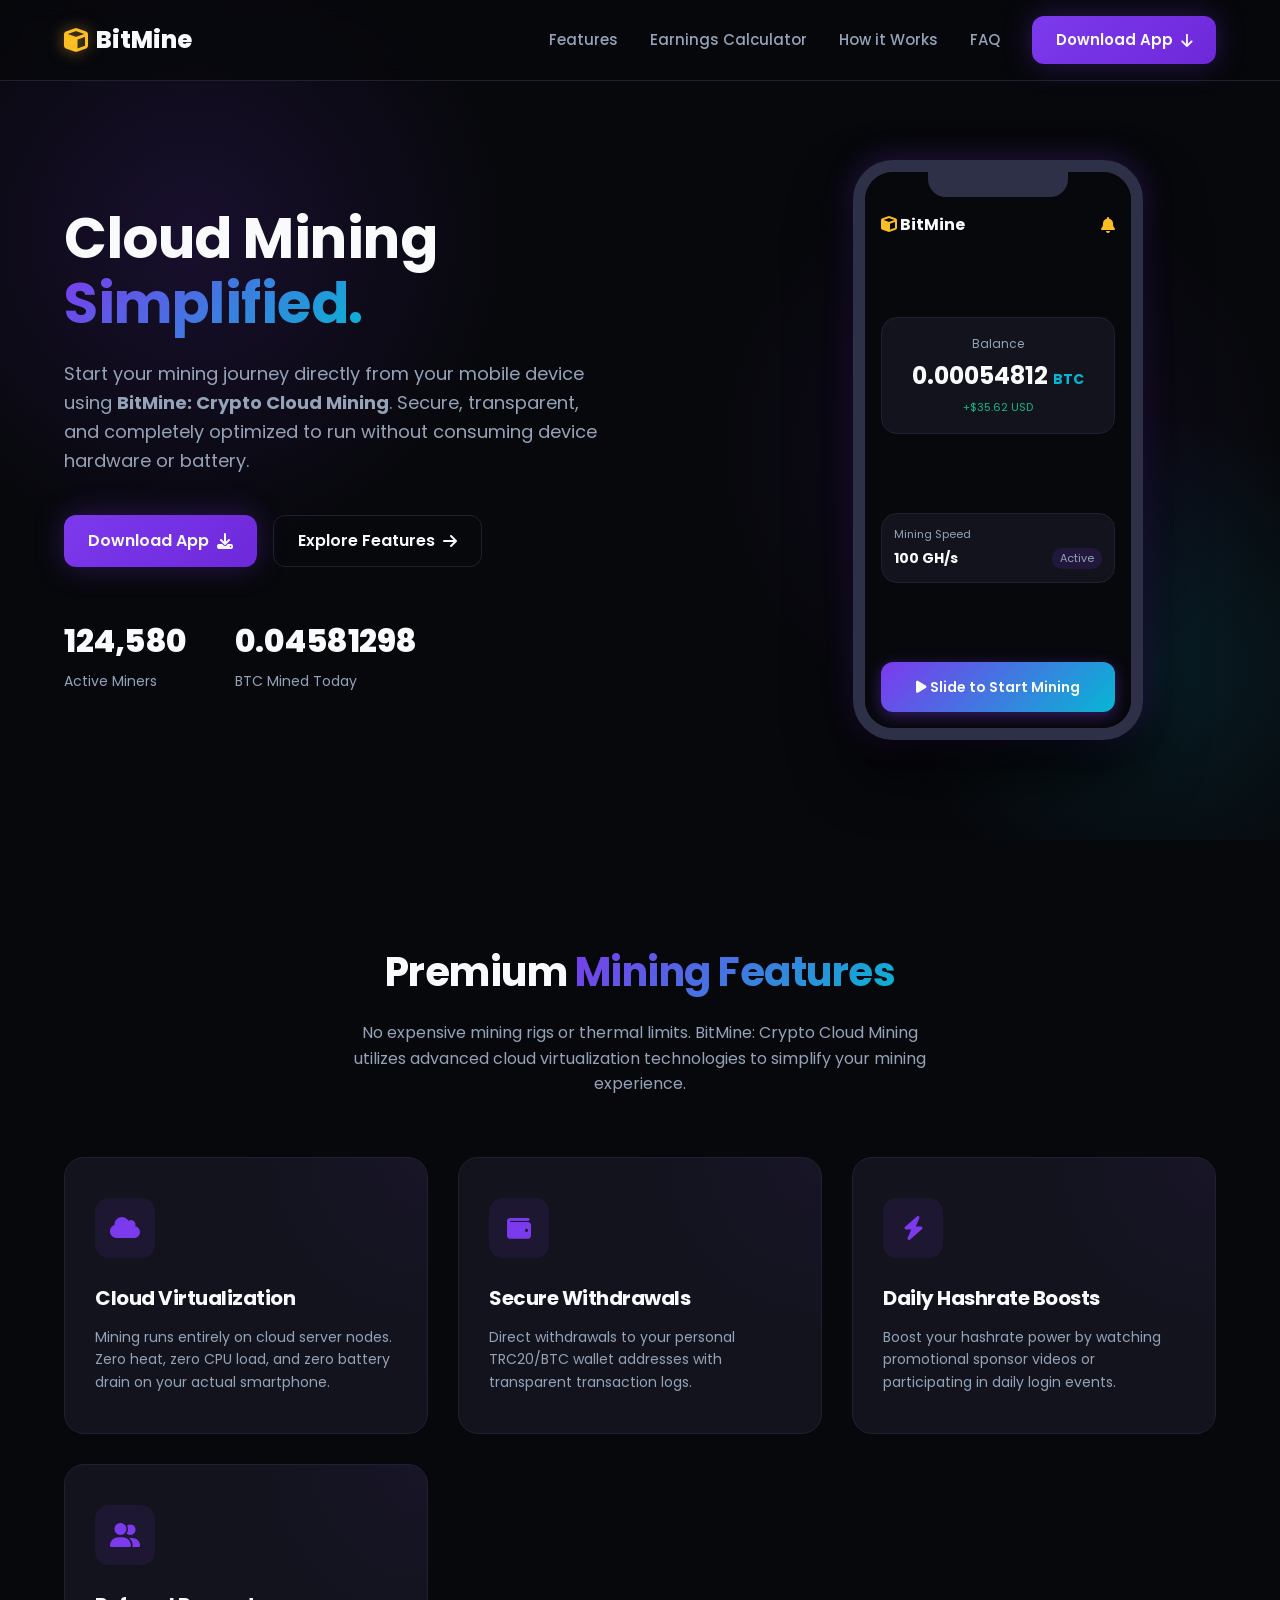
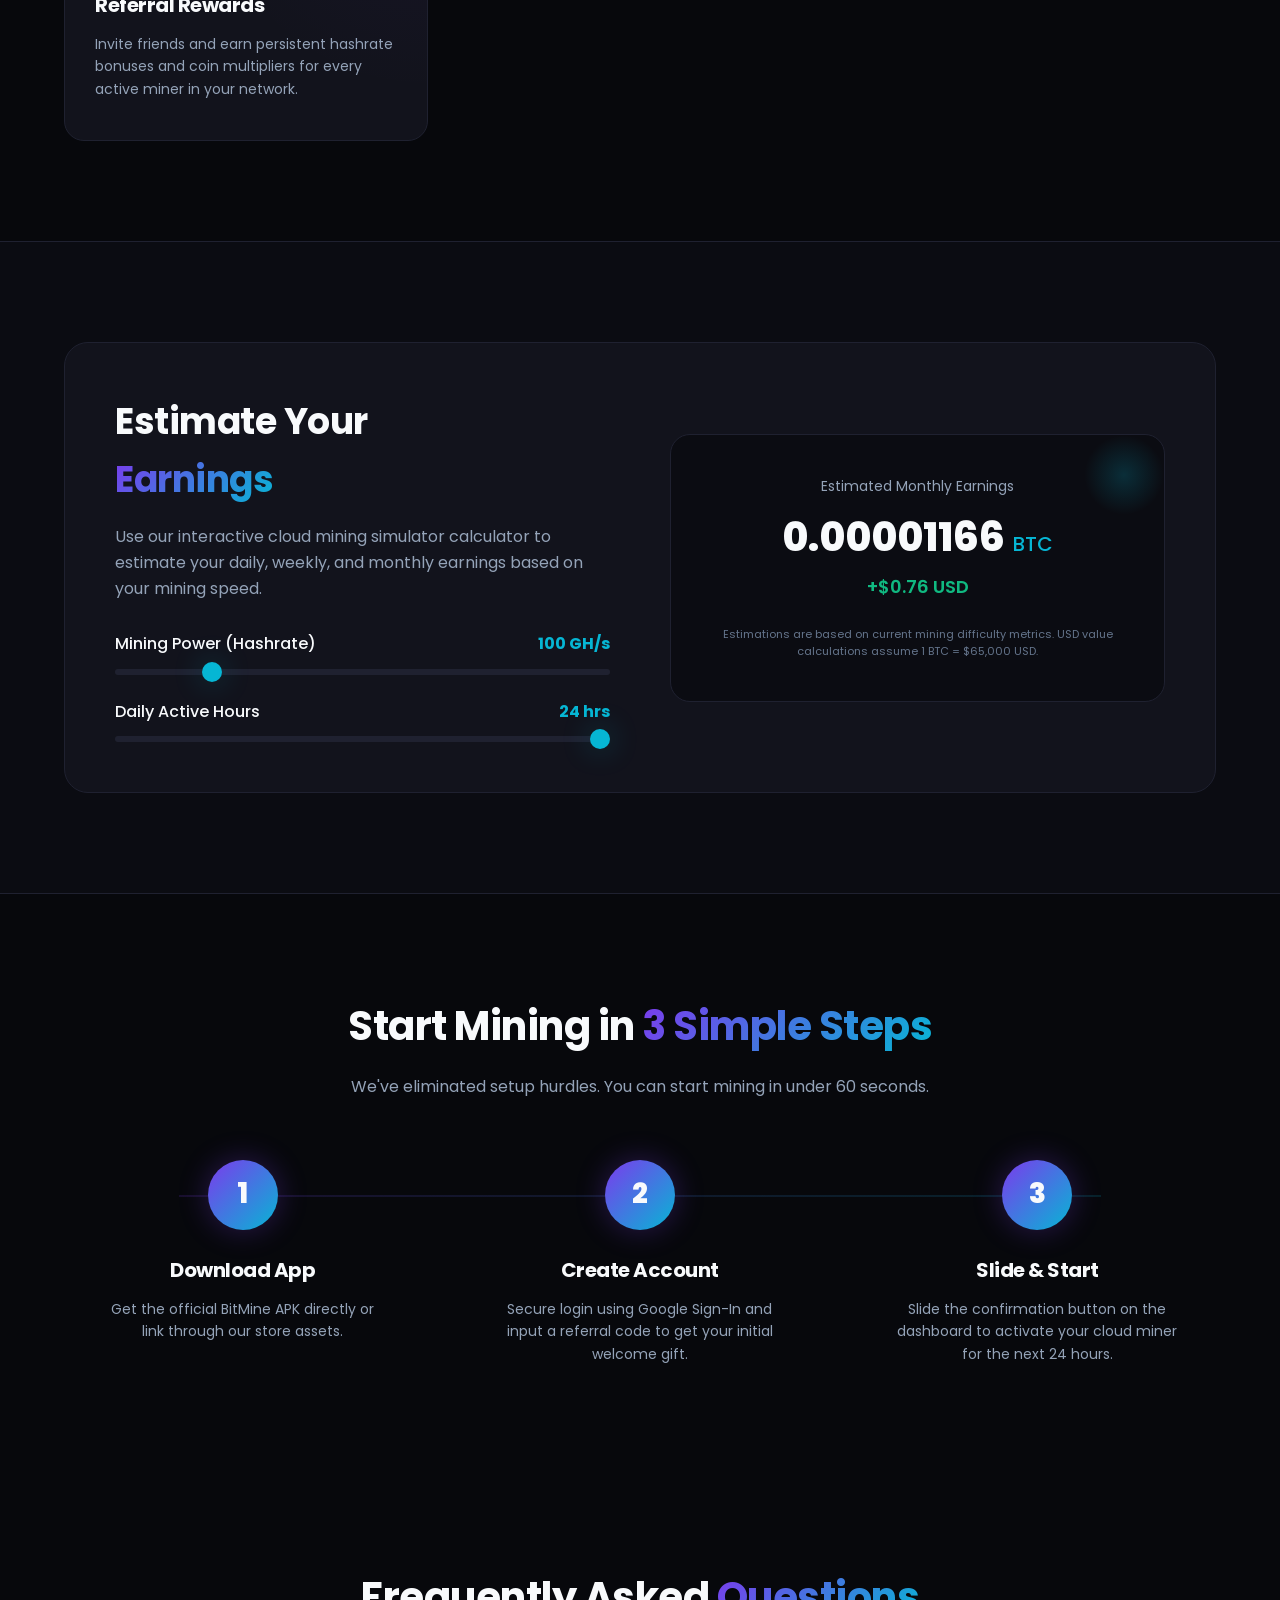
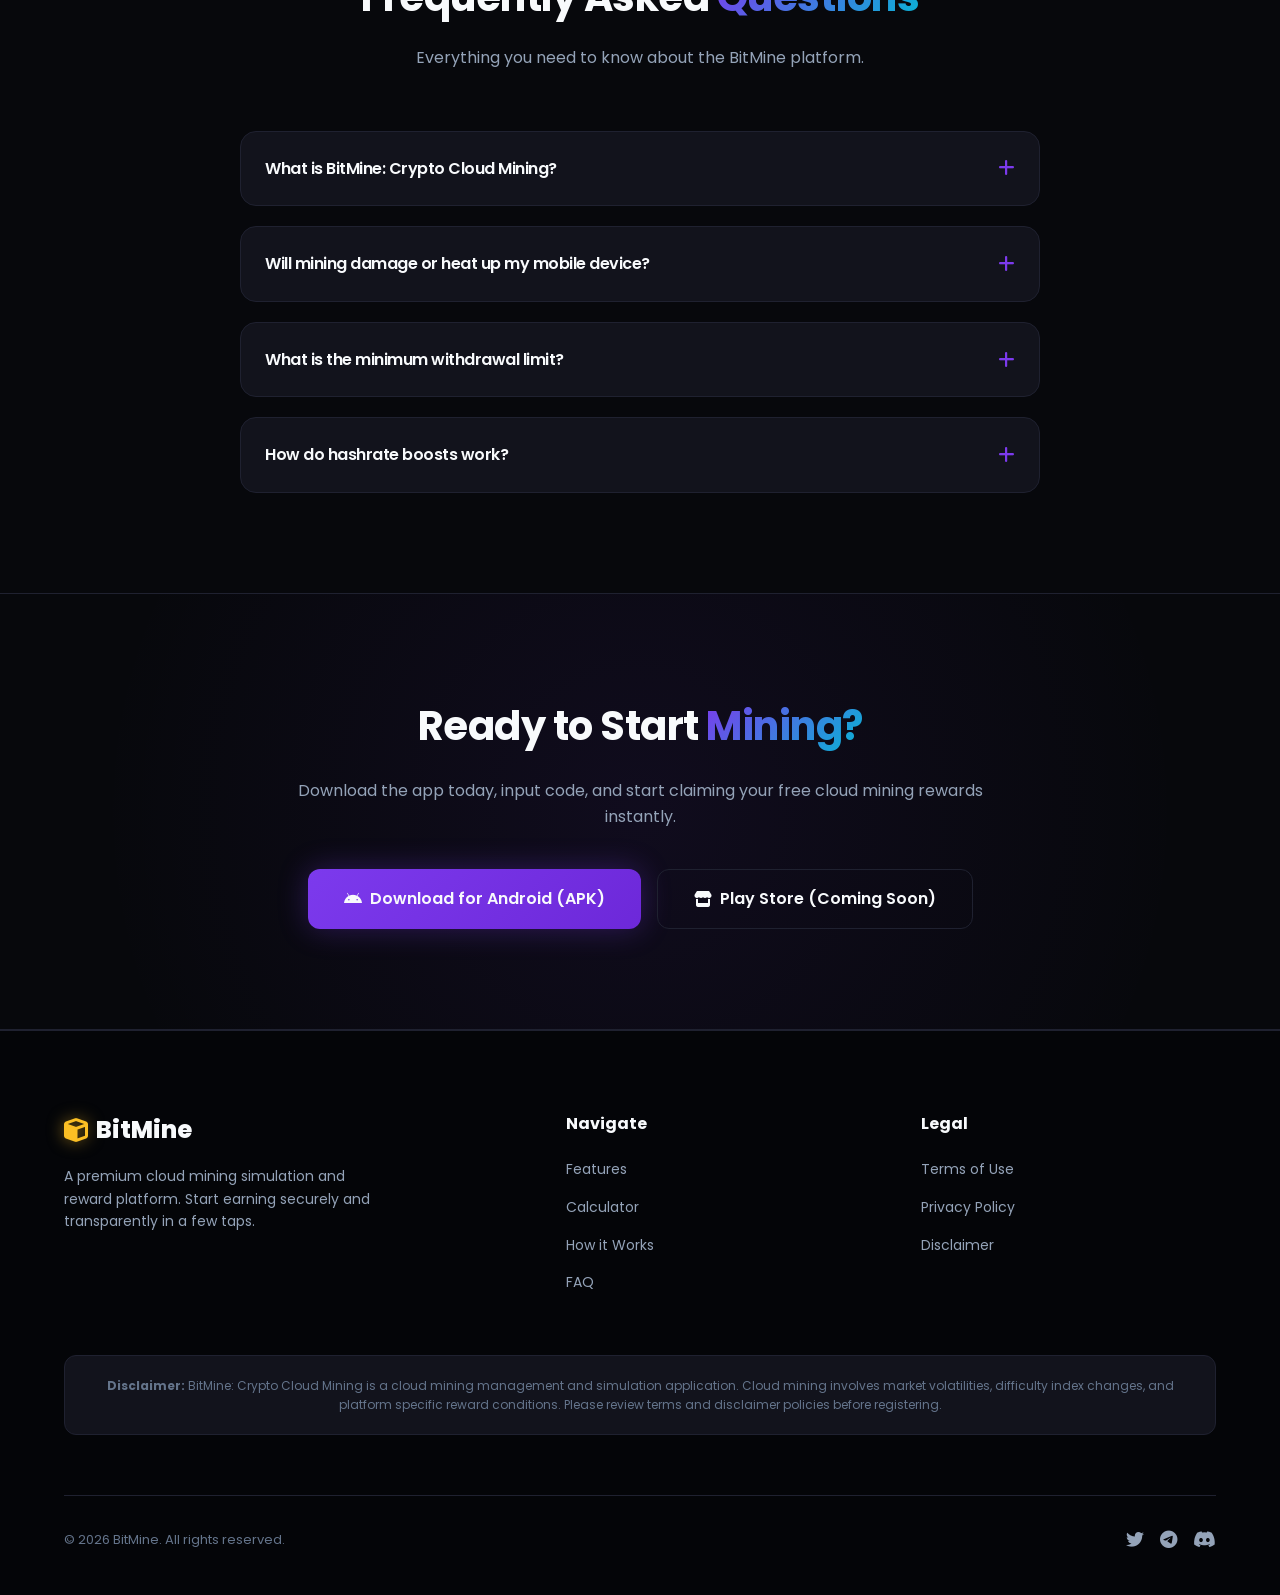
==== index.html @ 46494443 "Fix ui" ====
<!DOCTYPE html>
<html lang="en">
<head>
  <meta charset="UTF-8">
  <meta name="viewport" content="width=device-width, initial-scale=1.0">
  <title>BitMine: Crypto Cloud Mining - Premium Cloud Mining Simulation Platform</title>
  <!-- FontAwesome Icons -->
  <link rel="stylesheet" href="https://cdnjs.cloudflare.com/ajax/libs/font-awesome/6.4.0/css/all.min.css">
  <!-- Stylesheet -->
  <link rel="stylesheet" href="style.css">
</head>
<body>

  <!-- ── Header & Navigation ── -->
  <header>
    <div class="container nav-wrapper">
      <a href="#" class="logo">
        <i class="fa-solid fa-cube"></i> BitMine
      </a>
      <nav>
        <div class="menu-toggle" id="mobile-menu">
          <i class="fa-solid fa-bars"></i>
        </div>
        <ul>
          <li><a href="#features">Features</a></li>
          <li><a href="#calculator">Earnings Calculator</a></li>
          <li><a href="#how-it-works">How it Works</a></li>
          <li><a href="#faq">FAQ</a></li>
          <li><a href="#download" class="btn-primary">Download App <i class="fa-solid fa-arrow-down"></i></a></li>
        </ul>
      </nav>
    </div>
  </header>

  <!-- ── Hero Section ── -->
  <section class="hero">
    <div class="container hero-grid">
      <div class="hero-content">
        <h1>Cloud Mining <br><span class="gradient-text">Simplified.</span></h1>
        <p>Start your mining journey directly from your mobile device using <strong>BitMine: Crypto Cloud Mining</strong>. Secure, transparent, and completely optimized to run without consuming device hardware or battery.</p>
        <div class="hero-buttons">
          <a href="#download" class="btn-primary">Download App <i class="fa-solid fa-download"></i></a>
          <a href="#features" class="btn-secondary">Explore Features <i class="fa-solid fa-arrow-right"></i></a>
        </div>
        <div class="hero-stats">
          <div class="stat-item">
            <h3 id="stat-miners">124,580</h3>
            <p>Active Miners</p>
          </div>
          <div class="stat-item">
            <h3 id="stat-btc">0.04581295</h3>
            <p>BTC Mined Today</p>
          </div>
        </div>
      </div>
      <div class="hero-mockup">
        <div class="mockup-glow"></div>
        <div class="device-frame">
          <div class="device-notch"></div>
          <div class="app-screen">
            <div class="app-header">
              <span><i class="fa-solid fa-cube"></i> BitMine</span>
              <i class="fa-solid fa-bell"></i>
            </div>
            
            <div class="app-card">
              <p class="app-card-title">Balance</p>
              <p class="app-card-val">0.00054812 <span style="font-size: 14px; color: var(--secondary);">BTC</span></p>
              <p style="font-size: 11px; color: var(--success); margin-top: 4px;">+$35.62 USD</p>
            </div>

            <div class="app-card" style="padding: 12px;">
              <p class="app-card-title" style="text-align: left; font-size: 11px;">Mining Speed</p>
              <div style="display: flex; justify-content: space-between; align-items: center; margin-top: 4px;">
                <span style="font-weight: 700; font-size: 14px; color: var(--text-primary);">100 GH/s</span>
                <span style="font-size: 11px; color: var(--text-secondary); background: rgba(124,58,237,0.15); padding: 2px 8px; border-radius: 20px;">Active</span>
              </div>
            </div>

            <div class="app-mining-btn">
              <i class="fa-solid fa-play"></i> Slide to Start Mining
            </div>
          </div>
        </div>
      </div>
    </div>
  </section>

  <!-- ── Features Section ── -->
  <section class="features" id="features">
    <div class="container">
      <div class="section-header">
        <h2>Premium <span class="gradient-text">Mining Features</span></h2>
        <p>No expensive mining rigs or thermal limits. BitMine: Crypto Cloud Mining utilizes advanced cloud virtualization technologies to simplify your mining experience.</p>
      </div>
      <div class="features-grid">
        <!-- Feature 1 -->
        <div class="feature-card">
          <div class="feature-icon"><i class="fa-solid fa-cloud"></i></div>
          <h3>Cloud Virtualization</h3>
          <p>Mining runs entirely on cloud server nodes. Zero heat, zero CPU load, and zero battery drain on your actual smartphone.</p>
        </div>
        <!-- Feature 2 -->
        <div class="feature-card">
          <div class="feature-icon"><i class="fa-solid fa-wallet"></i></div>
          <h3>Secure Withdrawals</h3>
          <p>Direct withdrawals to your personal TRC20/BTC wallet addresses with transparent transaction logs.</p>
        </div>
        <!-- Feature 3 -->
        <div class="feature-card">
          <div class="feature-icon"><i class="fa-solid fa-bolt"></i></div>
          <h3>Daily Hashrate Boosts</h3>
          <p>Boost your hashrate power by watching promotional sponsor videos or participating in daily login events.</p>
        </div>
        <!-- Feature 4 -->
        <div class="feature-card">
          <div class="feature-icon"><i class="fa-solid fa-user-group"></i></div>
          <h3>Referral Rewards</h3>
          <p>Invite friends and earn persistent hashrate bonuses and coin multipliers for every active miner in your network.</p>
        </div>
      </div>
    </div>
  </section>

  <!-- ── Interactive Earnings Calculator ── -->
  <section class="calculator-section" id="calculator">
    <div class="container">
      <div class="calc-box">
        <div class="calc-left">
          <h2>Estimate Your <br><span class="gradient-text">Earnings</span></h2>
          <p>Use our interactive cloud mining simulator calculator to estimate your daily, weekly, and monthly earnings based on your mining speed.</p>
          <div class="calc-sliders">
            <div class="slider-group">
              <div class="slider-header">
                <span>Mining Power (Hashrate)</span>
                <span id="hashrate-label">100 GH/s</span>
              </div>
              <input type="range" id="hashrate-slider" min="10" max="500" value="100">
            </div>
            <div class="slider-group">
              <div class="slider-header">
                <span>Daily Active Hours</span>
                <span id="hours-label">24 hrs</span>
              </div>
              <input type="range" id="hours-slider" min="1" max="24" value="24">
            </div>
          </div>
        </div>
        <div class="calc-right">
          <p class="calc-output-title">Estimated Monthly Earnings</p>
          <p class="calc-output-val" id="calc-btc-val">0.00054000 <span>BTC</span></p>
          <p class="calc-usd-val" id="calc-usd-val">+$35.10 USD</p>
          <p style="font-size: 11px; color: var(--text-muted);">Estimations are based on current mining difficulty metrics. USD value calculations assume 1 BTC = $65,000 USD.</p>
        </div>
      </div>
    </div>
  </section>

  <!-- ── How It Works Section ── -->
  <section class="how-it-works" id="how-it-works">
    <div class="container">
      <div class="section-header">
        <h2>Start Mining in <span class="gradient-text">3 Simple Steps</span></h2>
        <p>We've eliminated setup hurdles. You can start mining in under 60 seconds.</p>
      </div>
      <div class="steps-container">
        <div class="step-card">
          <div class="step-num">1</div>
          <h3>Download App</h3>
          <p>Get the official BitMine APK directly or link through our store assets.</p>
        </div>
        <div class="step-card">
          <div class="step-num">2</div>
          <h3>Create Account</h3>
          <p>Secure login using Google Sign-In and input a referral code to get your initial welcome gift.</p>
        </div>
        <div class="step-card">
          <div class="step-num">3</div>
          <h3>Slide & Start</h3>
          <p>Slide the confirmation button on the dashboard to activate your cloud miner for the next 24 hours.</p>
        </div>
      </div>
    </div>
  </section>

  <!-- ── FAQ Section ── -->
  <section class="faq" id="faq">
    <div class="container">
      <div class="section-header">
        <h2>Frequently Asked <span class="gradient-text">Questions</span></h2>
        <p>Everything you need to know about the BitMine platform.</p>
      </div>
      <div class="faq-container">
        <!-- FAQ 1 -->
        <div class="faq-item">
          <div class="faq-header">
            <h3>What is BitMine: Crypto Cloud Mining?</h3>
            <i class="fa-solid fa-plus faq-icon"></i>
          </div>
          <div class="faq-content">
            <p>BitMine: Crypto Cloud Mining is a cloud mining management and simulation platform that lets users coordinate remote mining nodes. The app acts as a dashboard to claim earnings, boost mining speed, and request payouts securely.</p>
          </div>
        </div>
        <!-- FAQ 2 -->
        <div class="faq-item">
          <div class="faq-header">
            <h3>Will mining damage or heat up my mobile device?</h3>
            <i class="fa-solid fa-plus faq-icon"></i>
          </div>
          <div class="faq-content">
            <p>No. Traditional mining runs heavy calculations on hardware, leading to battery degradation and overheating. BitMine runs all computations on secure remote servers. Your phone is only used as a tracking dashboard.</p>
          </div>
        </div>
        <!-- FAQ 3 -->
        <div class="faq-item">
          <div class="faq-header">
            <h3>What is the minimum withdrawal limit?</h3>
            <i class="fa-solid fa-plus faq-icon"></i>
          </div>
          <div class="faq-content">
            <p>The standard minimum withdrawal threshold is 0.00001 BTC. Payout requests are verified and processed directly to TRC20/BTC wallet addresses within 24 to 72 hours.</p>
          </div>
        </div>
        <!-- FAQ 4 -->
        <div class="faq-item">
          <div class="faq-header">
            <h3>How do hashrate boosts work?</h3>
            <i class="fa-solid fa-plus faq-icon"></i>
          </div>
          <div class="faq-content">
            <p>You can temporarily boost your hashrate power by claiming daily bonuses, activating the sponsor video multipliers, or by referring active users to the platform.</p>
          </div>
        </div>
      </div>
    </div>
  </section>

  <!-- ── Download Call to Action ── -->
  <section class="calculator-section" id="download" style="text-align: center; background: radial-gradient(circle at center, rgba(124, 58, 237, 0.08) 0%, transparent 80%);">
    <div class="container" style="max-width: 800px;">
      <h2 style="font-size: 40px; margin-bottom: 20px;">Ready to Start <span class="gradient-text">Mining?</span></h2>
      <p style="color: var(--text-secondary); margin-bottom: 40px;">Download the app today, input code, and start claiming your free cloud mining rewards instantly.</p>
      <div style="display: flex; justify-content: center; gap: 16px; flex-wrap: wrap;">
        <a href="#" class="btn-primary" style="padding: 16px 36px; font-size: 16px;">
          <i class="fa-brands fa-android"></i> Download for Android (APK)
        </a>
        <a href="#" class="btn-secondary" style="padding: 16px 36px; font-size: 16px;">
          <i class="fa-solid fa-store"></i> Play Store (Coming Soon)
        </a>
      </div>
    </div>
  </section>

  <!-- ── Footer ── -->
  <footer>
    <div class="container">
      <div class="footer-grid">
        <div class="footer-brand">
          <a href="#" class="logo"><i class="fa-solid fa-cube"></i> BitMine</a>
          <p>A premium cloud mining simulation and reward platform. Start earning securely and transparently in a few taps.</p>
        </div>
        <div class="footer-links">
          <h4>Navigate</h4>
          <ul>
            <li><a href="#features">Features</a></li>
            <li><a href="#calculator">Calculator</a></li>
            <li><a href="#how-it-works">How it Works</a></li>
            <li><a href="#faq">FAQ</a></li>
          </ul>
        </div>
        <div class="footer-links">
          <h4>Legal</h4>
          <ul>
            <li><a href="#">Terms of Use</a></li>
            <li><a href="privacy_policy.html">Privacy Policy</a></li>
            <li><a href="#">Disclaimer</a></li>
          </ul>
        </div>
        <div class="footer-disclaimer">
          <p><strong>Disclaimer:</strong> BitMine: Crypto Cloud Mining is a cloud mining management and simulation application. Cloud mining involves market volatilities, difficulty index changes, and platform specific reward conditions. Please review terms and disclaimer policies before registering.</p>
        </div>
      </div>
      <div class="footer-bottom">
        <p>&copy; 2026 BitMine. All rights reserved.</p>
        <div class="social-links">
          <a href="#"><i class="fa-brands fa-twitter"></i></a>
          <a href="#"><i class="fa-brands fa-telegram"></i></a>
          <a href="#"><i class="fa-brands fa-discord"></i></a>
        </div>
      </div>
    </div>
  </footer>

  <!-- ── Javascript Logic ── -->
  <script>
    // Mobile Navigation Menu Toggle
    const mobileMenu = document.getElementById('mobile-menu');
    const navUl = document.querySelector('nav ul');
    
    mobileMenu.addEventListener('click', () => {
      navUl.classList.toggle('active');
      const icon = mobileMenu.querySelector('i');
      icon.classList.toggle('fa-bars');
      icon.classList.toggle('fa-xmark');
    });

    // Close menu when clicking on a link
    document.querySelectorAll('nav ul a').forEach(link => {
      link.addEventListener('click', () => {
        navUl.classList.remove('active');
        const icon = mobileMenu.querySelector('i');
        icon.classList.add('fa-bars');
        icon.classList.remove('fa-xmark');
      });
    });

    // Live Mined BTC Counter Animation
    let btcMined = 0.04581295;
    const btcCounterEl = document.getElementById('stat-btc');
    setInterval(() => {
      btcMined += 0.00000003;
      btcCounterEl.innerText = btcMined.toFixed(8);
    }, 1500);

    // Earnings Calculator
    const hashrateSlider = document.getElementById('hashrate-slider');
    const hoursSlider = document.getElementById('hours-slider');
    const hashrateLabel = document.getElementById('hashrate-label');
    const hoursLabel = document.getElementById('hours-label');
    const calcBtcVal = document.getElementById('calc-btc-val');
    const calcUsdVal = document.getElementById('calc-usd-val');

    const BTC_PRICE = 65000; 
    const BASE_RATE_PER_SEC_PER_GH = 0.000000000000045; 

    function updateCalculation() {
      const hashrate = parseFloat(hashrateSlider.value);
      const hours = parseFloat(hoursSlider.value);

      hashrateLabel.innerText = `${hashrate} GH/s`;
      hoursLabel.innerText = `${hours} hrs`;

      const secondsPerMonth = hours * 3600 * 30;
      const btcEarned = hashrate * secondsPerMonth * BASE_RATE_PER_SEC_PER_GH;
      const usdEarned = btcEarned * BTC_PRICE;

      calcBtcVal.innerHTML = `${btcEarned.toFixed(8)} <span>BTC</span>`;
      calcUsdVal.innerText = `+$${usdEarned.toFixed(2)} USD`;
    }

    hashrateSlider.addEventListener('input', updateCalculation);
    hoursSlider.addEventListener('input', updateCalculation);
    updateCalculation(); 

    // FAQ Accordion Logic
    const faqItems = document.querySelectorAll('.faq-item');
    faqItems.forEach(item => {
      const header = item.querySelector('.faq-header');
      const content = item.querySelector('.faq-content');
      header.addEventListener('click', () => {
        const isActive = item.classList.contains('active');
        
        faqItems.forEach(i => {
          i.classList.remove('active');
          i.querySelector('.faq-content').style.maxHeight = null;
        });

        if (!isActive) {
          item.classList.add('active');
          content.style.maxHeight = content.scrollHeight + "px";
        }
      });
    });
  </script>
</body>
</html>
---- style.css ----
@import url('https://fonts.googleapis.com/css2?family=Poppins:wght@300;400;500;600;700;800&display=swap');

/* ── Design System & CSS Variables ───────────────────────────────────────── */
:root {
  --bg-color: #07080C;
  --card-bg: #12131C;
  --card-border: #1F2130;
  
  --primary: #7C3AED;
  --primary-dark: #6D28D9;
  --secondary: #06B6D4;
  --accent: #EC4899;
  
  --success: #10B981;
  --gold: #FBBF24;
  
  --text-primary: #F8FAFC;
  --text-secondary: #94A3B8;
  --text-muted: #64748B;
  
  --transition: all 0.3s cubic-bezier(0.4, 0, 0.2, 1);
  --purple-glow: 0 0 30px rgba(124, 58, 237, 0.3);
  --cyan-glow: 0 0 30px rgba(6, 182, 212, 0.3);
}

/* ── Reset & Base Styles ─────────────────────────────────────────────────── */
* {
  margin: 0;
  padding: 0;
  box-sizing: border-box;
  font-family: 'Poppins', sans-serif;
  scroll-behavior: smooth;
}

body {
  background-color: var(--bg-color);
  color: var(--text-primary);
  overflow-x: hidden;
  line-height: 1.6;
}

/* Custom Scrollbar */
::-webkit-scrollbar {
  width: 10px;
}
::-webkit-scrollbar-track {
  background: var(--bg-color);
}
::-webkit-scrollbar-thumb {
  background: var(--card-border);
  border-radius: 5px;
}
::-webkit-scrollbar-thumb:hover {
  background: var(--primary);
}

/* ── Layout & Typography ────────────────────────────────────────────────── */
.container {
  max-width: 1200px;
  margin: 0 auto;
  padding: 0 24px;
}

h1, h2, h3 {
  font-weight: 700;
  letter-spacing: -0.5px;
}

.gradient-text {
  background: linear-gradient(135deg, var(--primary) 0%, var(--secondary) 100%);
  -webkit-background-clip: text;
  -webkit-text-fill-color: transparent;
}

.secondary-gradient-text {
  background: linear-gradient(135deg, var(--secondary) 0%, var(--accent) 100%);
  -webkit-background-clip: text;
  -webkit-text-fill-color: transparent;
}

/* ── Header & Navigation ─────────────────────────────────────────────────── */
header {
  position: fixed;
  top: 0;
  left: 0;
  width: 100%;
  z-index: 1000;
  backdrop-filter: blur(12px);
  background: rgba(7, 8, 12, 0.8);
  border-bottom: 1px solid var(--card-border);
  padding: 16px 0;
  transition: var(--transition);
}

.nav-wrapper {
  display: flex;
  justify-content: space-between;
  align-items: center;
}

.logo {
  font-size: 24px;
  font-weight: 800;
  text-decoration: none;
  display: flex;
  align-items: center;
  gap: 8px;
  color: var(--text-primary);
}

.logo i {
  color: var(--gold);
  filter: drop-shadow(0 0 8px rgba(251, 191, 36, 0.5));
}

nav {
  display: flex;
  align-items: center;
}

nav ul {
  display: flex;
  list-style: none;
  gap: 32px;
  align-items: center;
}

nav ul a {
  color: var(--text-secondary);
  text-decoration: none;
  font-weight: 500;
  font-size: 15px;
  transition: var(--transition);
}

nav ul a:hover {
  color: var(--primary);
}

/* Mobile Menu Toggle button */
.menu-toggle {
  display: none;
  font-size: 22px;
  cursor: pointer;
  color: var(--text-primary);
  transition: var(--transition);
}

.menu-toggle:hover {
  color: var(--primary);
}

.btn-primary {
  background: linear-gradient(135deg, var(--primary) 0%, var(--primary-dark) 100%);
  color: var(--text-primary);
  padding: 12px 24px;
  border-radius: 12px;
  text-decoration: none;
  font-weight: 600;
  display: inline-flex;
  align-items: center;
  gap: 8px;
  border: none;
  cursor: pointer;
  box-shadow: var(--purple-glow);
  transition: var(--transition);
}

.btn-primary:hover {
  transform: translateY(-2px);
  box-shadow: 0 0 40px rgba(124, 58, 237, 0.5);
}

.btn-secondary {
  background: transparent;
  color: var(--text-primary);
  border: 1.5px solid var(--card-border);
  padding: 12px 24px;
  border-radius: 12px;
  text-decoration: none;
  font-weight: 600;
  display: inline-flex;
  align-items: center;
  gap: 8px;
  cursor: pointer;
  transition: var(--transition);
}

.btn-secondary:hover {
  border-color: var(--secondary);
  background: rgba(6, 182, 212, 0.05);
}

/* ── Hero Section ────────────────────────────────────────────────────────── */
.hero {
  padding: 160px 0 100px 0;
  position: relative;
  overflow: hidden;
}

/* Glow Background Orbs */
.hero::before {
  content: '';
  position: absolute;
  top: -10%;
  left: -10%;
  width: 50vw;
  height: 50vw;
  background: radial-gradient(circle, rgba(124, 58, 237, 0.15) 0%, transparent 70%);
  pointer-events: none;
  z-index: 0;
}

.hero::after {
  content: '';
  position: absolute;
  bottom: -10%;
  right: -10%;
  width: 40vw;
  height: 40vw;
  background: radial-gradient(circle, rgba(6, 182, 212, 0.12) 0%, transparent 70%);
  pointer-events: none;
  z-index: 0;
}

.hero-grid {
  display: grid;
  grid-template-columns: 1.2fr 0.8fr;
  align-items: center;
  gap: 60px;
  position: relative;
  z-index: 1;
}

.hero-content h1 {
  font-size: 56px;
  line-height: 1.15;
  margin-bottom: 24px;
}

.hero-content p {
  font-size: 18px;
  color: var(--text-secondary);
  margin-bottom: 40px;
  max-width: 540px;
}

.hero-buttons {
  display: flex;
  gap: 16px;
  margin-bottom: 48px;
}

.hero-stats {
  display: flex;
  gap: 48px;
}

.stat-item h3 {
  font-size: 32px;
  color: var(--text-primary);
  margin-bottom: 4px;
  font-weight: 800;
}

.stat-item p {
  font-size: 14px;
  color: var(--text-secondary);
  margin: 0;
}

/* Phone Mockup Styling */
.hero-mockup {
  position: relative;
  display: flex;
  justify-content: center;
  align-items: center;
}

.device-frame {
  width: 290px;
  height: 580px;
  background: #0f1016;
  border: 12px solid #2e3047;
  border-radius: 40px;
  box-shadow: 0 30px 60px rgba(0,0,0,0.8), var(--purple-glow);
  position: relative;
  overflow: hidden;
  display: flex;
  flex-direction: column;
}

.device-notch {
  width: 140px;
  height: 25px;
  background: #2e3047;
  position: absolute;
  top: 0;
  left: 50%;
  transform: translateX(-50%);
  border-radius: 0 0 18px 18px;
  z-index: 10;
}

/* App Interface UI Mockup */
.app-screen {
  flex: 1;
  background: var(--bg-color);
  padding: 30px 16px 16px 16px;
  display: flex;
  flex-direction: column;
  justify-content: space-between;
}

.app-header {
  display: flex;
  justify-content: space-between;
  align-items: center;
  margin-top: 10px;
}

.app-header span {
  font-weight: 700;
  font-size: 16px;
}

.app-header i {
  color: var(--gold);
}

.app-card {
  background: var(--card-bg);
  border: 1px solid var(--card-border);
  border-radius: 16px;
  padding: 16px;
  text-align: center;
  position: relative;
}

.app-card-title {
  font-size: 12px;
  color: var(--text-secondary);
  margin-bottom: 4px;
}

.app-card-val {
  font-size: 24px;
  font-weight: 700;
  color: var(--text-primary);
}

.app-mining-btn {
  width: 100%;
  background: linear-gradient(135deg, var(--primary) 0%, var(--secondary) 100%);
  padding: 14px;
  border-radius: 12px;
  text-align: center;
  font-weight: 600;
  font-size: 14px;
  box-shadow: 0 4px 15px rgba(124, 58, 237, 0.4);
  cursor: pointer;
  animation: pulse 2s infinite;
}

@keyframes pulse {
  0% { transform: scale(1); }
  50% { transform: scale(1.03); }
  100% { transform: scale(1); }
}

.mockup-glow {
  position: absolute;
  width: 130%;
  height: 130%;
  background: radial-gradient(circle, rgba(124, 58, 237, 0.1) 0%, transparent 60%);
  pointer-events: none;
  z-index: -1;
}

/* ── Features Section ────────────────────────────────────────────────────── */
.features {
  padding: 100px 0;
  background: relative;
}

.section-header {
  text-align: center;
  margin-bottom: 60px;
}

.section-header h2 {
  font-size: 40px;
  margin-bottom: 16px;
}

.section-header p {
  font-size: 16px;
  color: var(--text-secondary);
  max-width: 600px;
  margin: 0 auto;
}

.features-grid {
  display: grid;
  grid-template-columns: repeat(auto-fit, minmax(280px, 1fr));
  gap: 30px;
}

.feature-card {
  background: var(--card-bg);
  border: 1px solid var(--card-border);
  border-radius: 20px;
  padding: 40px 30px;
  transition: var(--transition);
  position: relative;
  overflow: hidden;
}

.feature-card:hover {
  transform: translateY(-8px);
  border-color: var(--primary);
  box-shadow: 0 10px 30px rgba(124, 58, 237, 0.15);
}

.feature-card::before {
  content: '';
  position: absolute;
  top: 0;
  left: 0;
  width: 100%;
  height: 100%;
  background: radial-gradient(circle at top right, rgba(124, 58, 237, 0.05) 0%, transparent 50%);
  pointer-events: none;
}

.feature-icon {
  width: 60px;
  height: 60px;
  border-radius: 14px;
  background: rgba(124, 58, 237, 0.1);
  display: flex;
  justify-content: center;
  align-items: center;
  font-size: 24px;
  color: var(--primary);
  margin-bottom: 24px;
  transition: var(--transition);
}

.feature-card:hover .feature-icon {
  background: var(--primary);
  color: var(--text-primary);
  box-shadow: var(--purple-glow);
}

.feature-card h3 {
  font-size: 20px;
  margin-bottom: 12px;
}

.feature-card p {
  color: var(--text-secondary);
  font-size: 14px;
}

/* ── Interactive Calculator ────────────────────────────────────────────── */
.calculator-section {
  padding: 100px 0;
  background: rgba(18, 19, 28, 0.4);
  border-top: 1px solid var(--card-border);
  border-bottom: 1px solid var(--card-border);
}

.calc-box {
  background: var(--card-bg);
  border: 1px solid var(--card-border);
  border-radius: 24px;
  padding: 50px;
  display: grid;
  grid-template-columns: 1fr 1fr;
  gap: 60px;
  align-items: center;
}

.calc-left h2 {
  font-size: 36px;
  margin-bottom: 16px;
}

.calc-left p {
  color: var(--text-secondary);
  margin-bottom: 30px;
}

.calc-sliders {
  display: flex;
  flex-direction: column;
  gap: 24px;
}

.slider-group {
  display: flex;
  flex-direction: column;
  gap: 12px;
}

.slider-header {
  display: flex;
  justify-content: space-between;
  font-weight: 500;
}

.slider-header span:last-child {
  color: var(--secondary);
  font-weight: 700;
}

input[type=range] {
  -webkit-appearance: none;
  width: 100%;
  height: 6px;
  background: var(--card-border);
  border-radius: 5px;
  outline: none;
}

input[type=range]::-webkit-slider-thumb {
  -webkit-appearance: none;
  width: 20px;
  height: 20px;
  border-radius: 50%;
  background: var(--secondary);
  cursor: pointer;
  box-shadow: var(--cyan-glow);
  transition: var(--transition);
}

input[type=range]::-webkit-slider-thumb:hover {
  transform: scale(1.2);
}

.calc-right {
  background: rgba(7, 8, 12, 0.6);
  border: 1px solid var(--card-border);
  border-radius: 20px;
  padding: 40px;
  text-align: center;
  position: relative;
  overflow: hidden;
}

.calc-right::after {
  content: '';
  position: absolute;
  top: 0;
  right: 0;
  width: 80px;
  height: 80px;
  background: radial-gradient(circle, rgba(6, 182, 212, 0.2) 0%, transparent 70%);
}

.calc-output-title {
  font-size: 14px;
  color: var(--text-secondary);
  margin-bottom: 8px;
}

.calc-output-val {
  font-size: 40px;
  font-weight: 800;
  color: var(--text-primary);
  margin-bottom: 4px;
}

.calc-output-val span {
  font-size: 20px;
  font-weight: 500;
  color: var(--secondary);
}

.calc-usd-val {
  font-size: 18px;
  color: var(--success);
  font-weight: 600;
  margin-bottom: 24px;
}

/* ── How it Works Section ────────────────────────────────────────────────── */
.how-it-works {
  padding: 100px 0;
}

.steps-container {
  display: grid;
  grid-template-columns: repeat(3, 1fr);
  gap: 40px;
  position: relative;
}

.step-card {
  text-align: center;
  position: relative;
}

.step-num {
  width: 70px;
  height: 70px;
  border-radius: 50%;
  background: linear-gradient(135deg, var(--primary) 0%, var(--secondary) 100%);
  font-size: 28px;
  font-weight: 800;
  display: flex;
  justify-content: center;
  align-items: center;
  margin: 0 auto 24px auto;
  box-shadow: var(--purple-glow);
}

.step-card h3 {
  font-size: 20px;
  margin-bottom: 12px;
}

.step-card p {
  color: var(--text-secondary);
  font-size: 14px;
  max-width: 280px;
  margin: 0 auto;
}

/* Step connector lines */
.steps-container::before {
  content: '';
  position: absolute;
  top: 35px;
  left: 10%;
  width: 80%;
  height: 2px;
  background: linear-gradient(90deg, var(--primary) 0%, var(--secondary) 100%);
  opacity: 0.15;
  z-index: -1;
}

/* ── FAQ Section ────────────────────────────────────────────────────────── */
.faq {
  padding: 100px 0;
}

.faq-container {
  max-width: 800px;
  margin: 0 auto;
  display: flex;
  flex-direction: column;
  gap: 20px;
}

.faq-item {
  background: var(--card-bg);
  border: 1px solid var(--card-border);
  border-radius: 16px;
  overflow: hidden;
  transition: var(--transition);
}

.faq-header {
  padding: 24px;
  display: flex;
  justify-content: space-between;
  align-items: center;
  cursor: pointer;
  user-select: none;
}

.faq-header h3 {
  font-size: 16px;
  font-weight: 600;
}

.faq-icon {
  font-size: 18px;
  transition: var(--transition);
  color: var(--primary);
}

.faq-content {
  max-height: 0;
  overflow: hidden;
  transition: max-height 0.3s ease-out;
  padding: 0 24px;
}

.faq-content p {
  padding-bottom: 24px;
  color: var(--text-secondary);
  font-size: 14px;
}

.faq-item.active {
  border-color: var(--primary);
}

.faq-item.active .faq-icon {
  transform: rotate(45deg);
}

/* ── Footer ──────────────────────────────────────────────────────────────── */
footer {
  background: #040508;
  border-top: 1px solid var(--card-border);
  padding: 80px 0 40px 0;
}

.footer-grid {
  display: grid;
  grid-template-columns: 1.5fr 1fr 1fr;
  gap: 60px;
  margin-bottom: 60px;
}

.footer-brand p {
  color: var(--text-secondary);
  font-size: 14px;
  margin-top: 16px;
  max-width: 320px;
}

.footer-links h4 {
  font-size: 16px;
  margin-bottom: 20px;
}

.footer-links ul {
  list-style: none;
  display: flex;
  flex-direction: column;
  gap: 12px;
}

.footer-links ul a {
  color: var(--text-secondary);
  text-decoration: none;
  font-size: 14px;
  transition: var(--transition);
}

.footer-links ul a:hover {
  color: var(--secondary);
}

.footer-disclaimer {
  grid-column: 1 / -1;
  background: var(--card-bg);
  border: 1px solid var(--card-border);
  border-radius: 12px;
  padding: 20px;
}

.footer-disclaimer p {
  font-size: 12px;
  color: var(--text-muted);
  text-align: center;
}

.footer-bottom {
  border-top: 1px solid var(--card-border);
  padding-top: 30px;
  display: flex;
  justify-content: space-between;
  align-items: center;
}

.footer-bottom p {
  font-size: 13px;
  color: var(--text-muted);
}

.social-links {
  display: flex;
  gap: 16px;
}

.social-links a {
  color: var(--text-secondary);
  font-size: 18px;
  transition: var(--transition);
}

.social-links a:hover {
  color: var(--primary);
}

/* ── Responsive Styling ──────────────────────────────────────────────────── */
@media (max-width: 992px) {
  .hero-grid {
    grid-template-columns: 1fr;
    text-align: center;
    gap: 40px;
  }
  .hero-content p {
    margin: 0 auto 40px auto;
  }
  .hero-buttons {
    justify-content: center;
  }
  .hero-stats {
    justify-content: center;
  }
  .calc-box {
    grid-template-columns: 1fr;
    gap: 40px;
    padding: 30px;
  }
  .steps-container {
    grid-template-columns: 1fr;
    gap: 40px;
  }
  .steps-container::before {
    display: none;
  }
}

@media (max-width: 768px) {
  .hero-content h1 {
    font-size: 40px;
  }
  .menu-toggle {
    display: block;
  }
  nav {
    position: relative;
  }
  nav ul {
    display: none;
    flex-direction: column;
    position: absolute;
    top: 60px;
    right: 0;
    background: var(--card-bg);
    border: 1px solid var(--card-border);
    border-radius: 12px;
    padding: 24px;
    gap: 20px;
    width: 240px;
    box-shadow: var(--purple-glow);
    z-index: 100;
    align-items: stretch;
  }
  nav ul.active {
    display: flex;
  }
  nav ul li {
    text-align: center;
  }
  nav ul li a.btn-primary {
    display: flex;
    justify-content: center;
    width: 100%;
  }
  .footer-grid {
    grid-template-columns: 1fr;
    gap: 40px;
  }
  .footer-bottom {
    flex-direction: column;
    gap: 16px;
    text-align: center;
  }
}
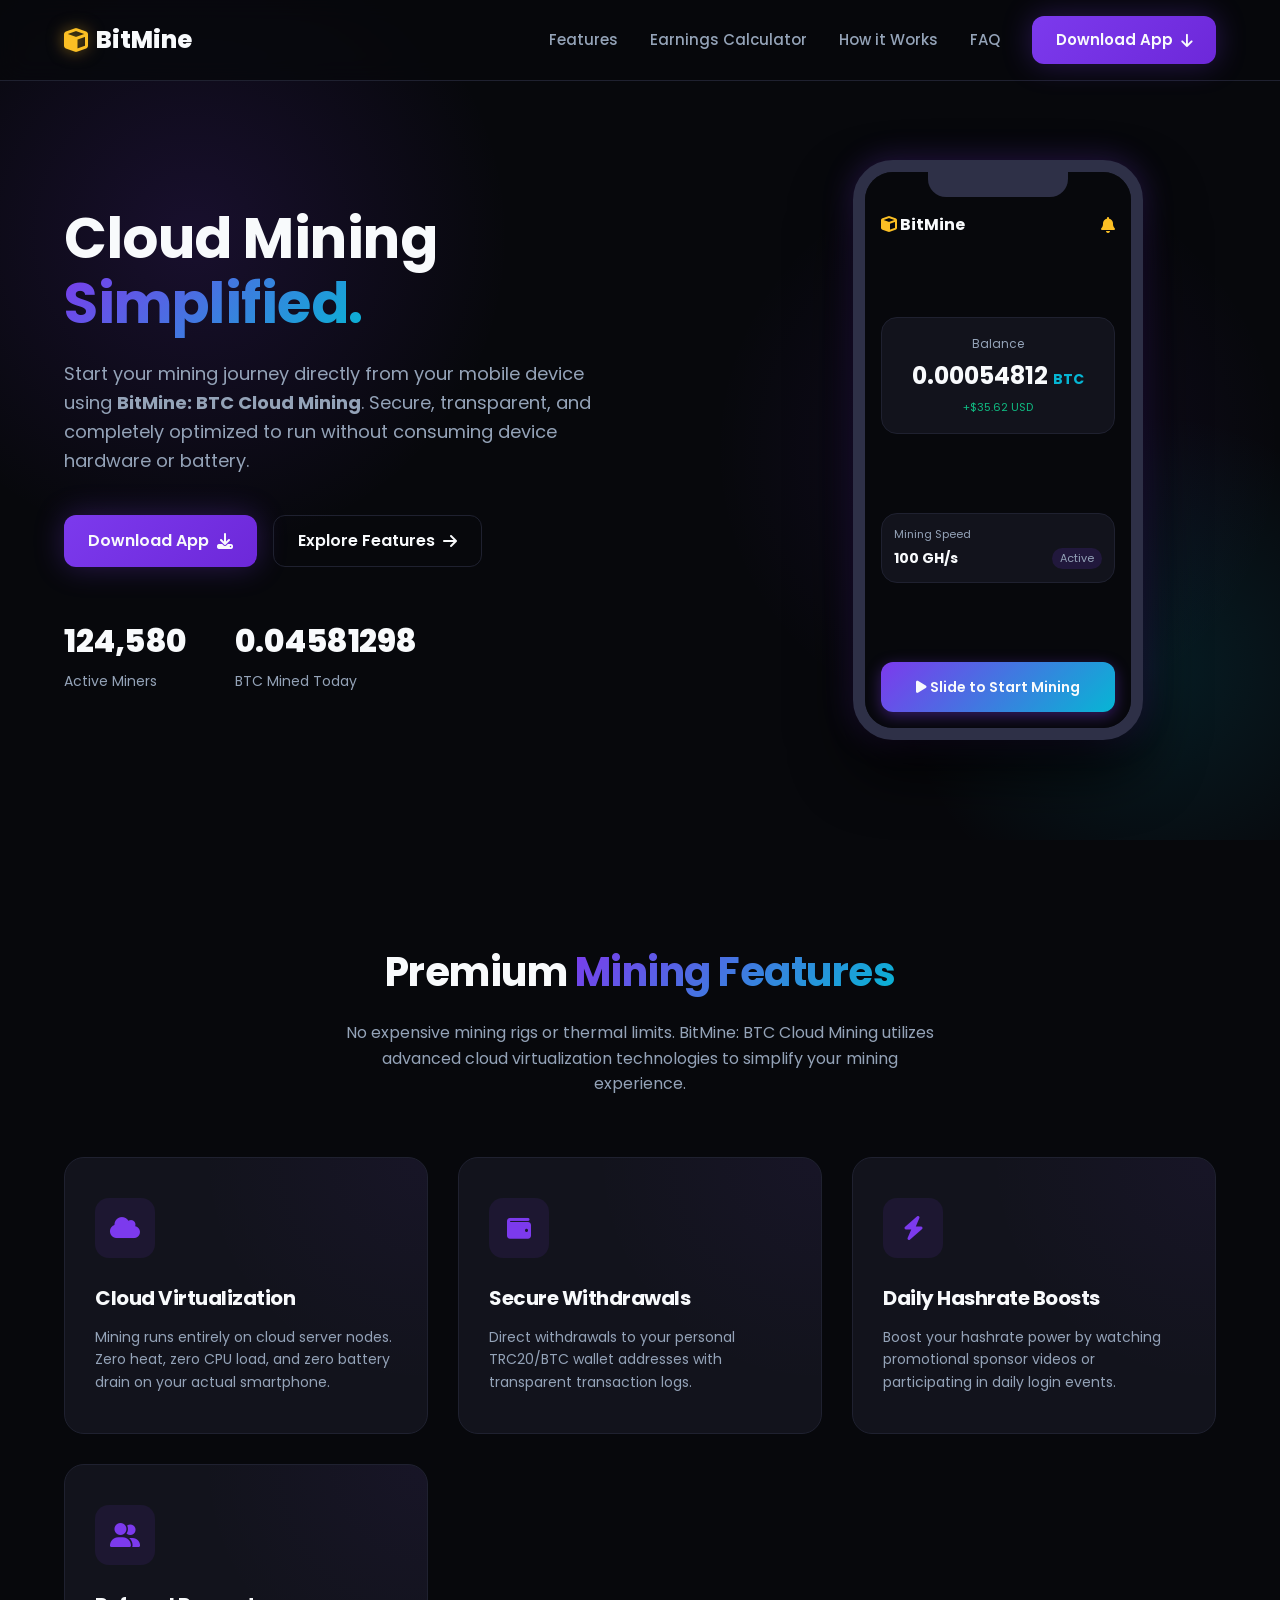
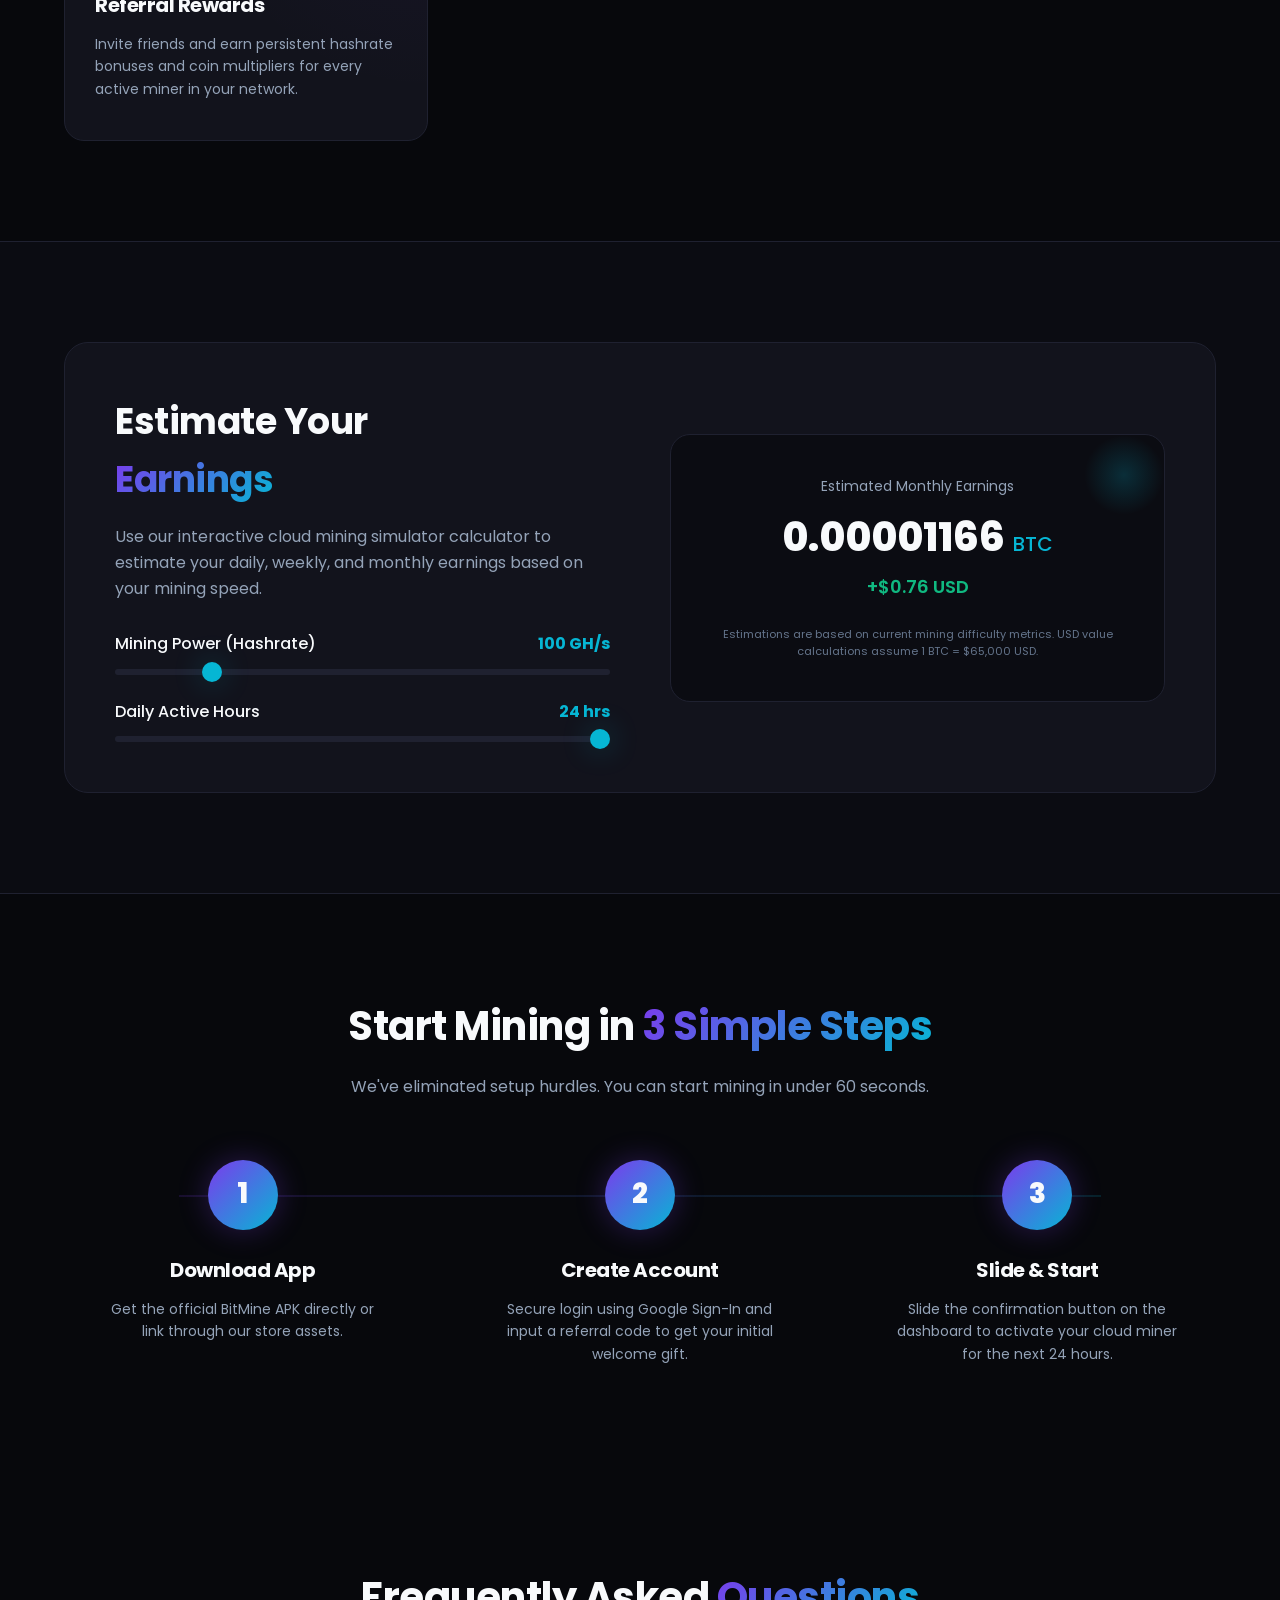
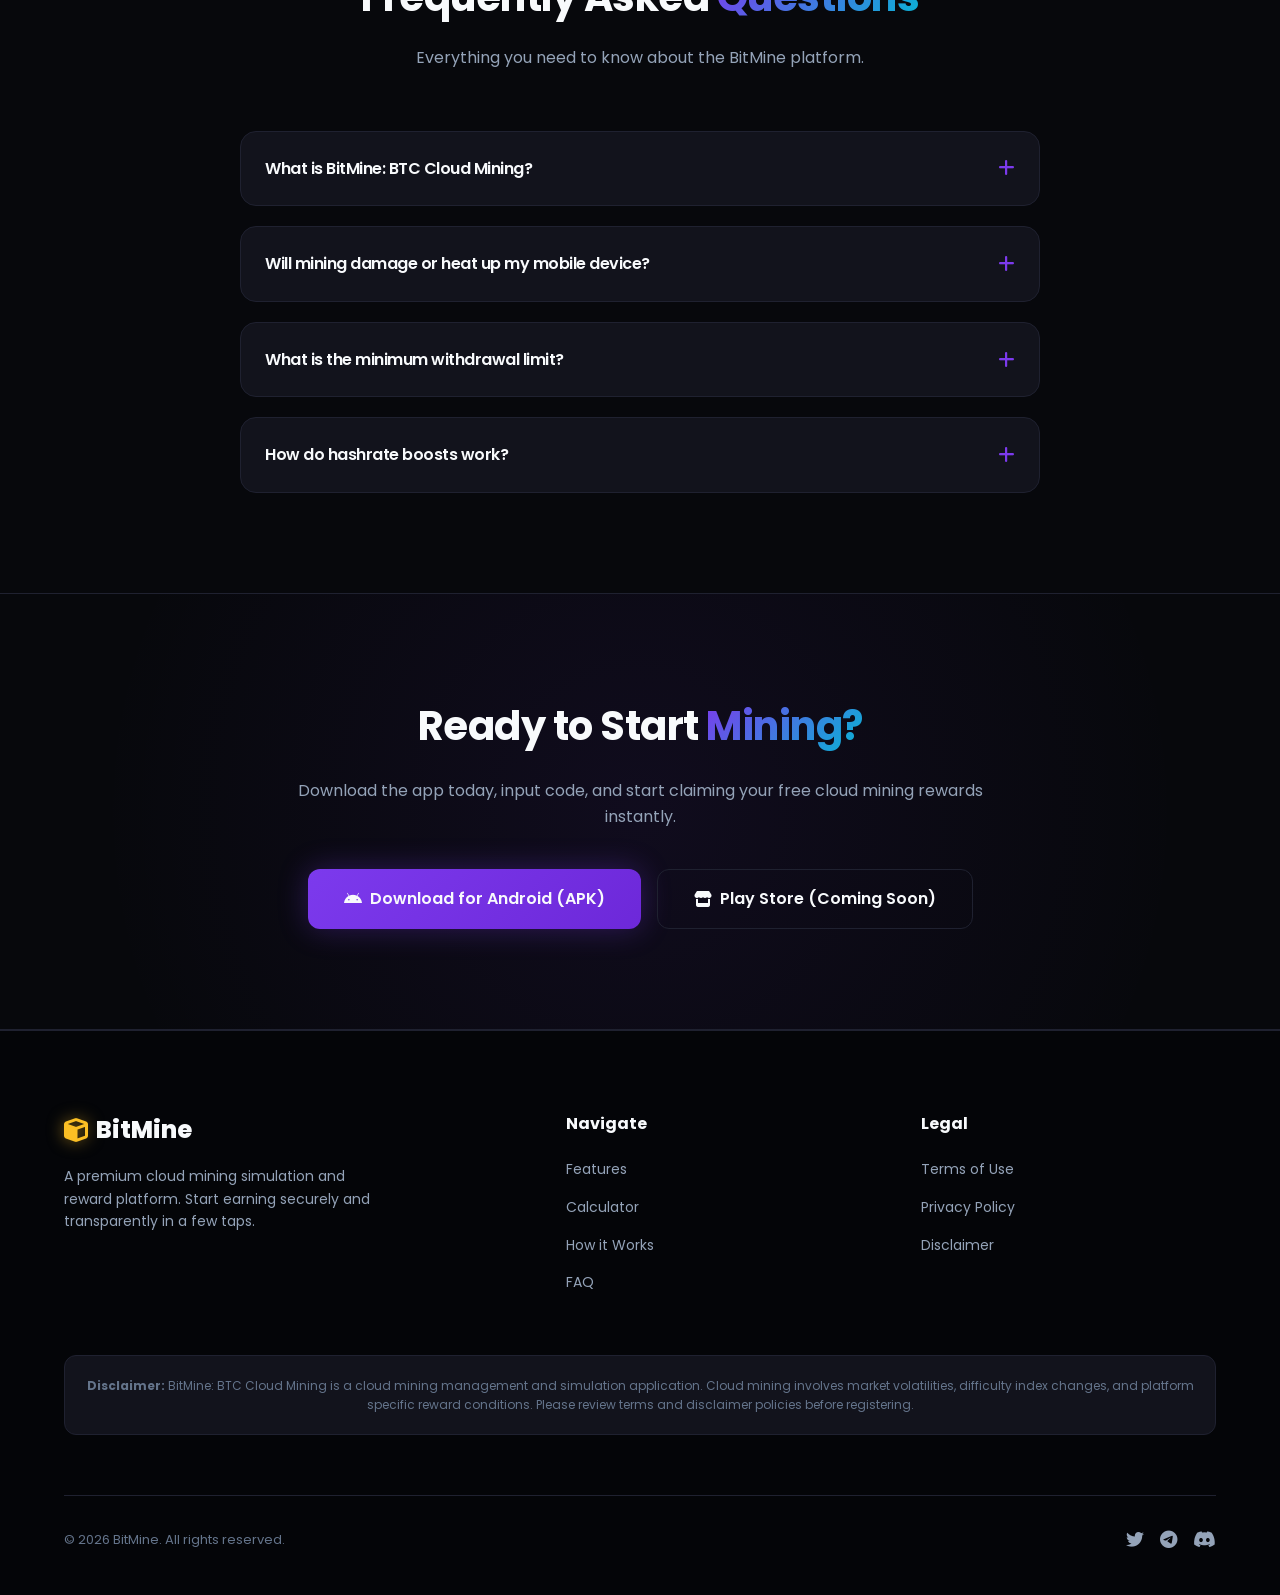
==== commit 21b38a27: "App Name chnage" ====
--- a/index.html
+++ b/index.html
@@ -3,7 +3,7 @@
 <head>
   <meta charset="UTF-8">
   <meta name="viewport" content="width=device-width, initial-scale=1.0">
-  <title>BitMine: Crypto Cloud Mining - Premium Cloud Mining Simulation Platform</title>
+  <title>BitMine: BTC Cloud Mining - Premium Cloud Mining Simulation Platform</title>
   <!-- FontAwesome Icons -->
   <link rel="stylesheet" href="https://cdnjs.cloudflare.com/ajax/libs/font-awesome/6.4.0/css/all.min.css">
   <!-- Stylesheet -->
@@ -37,7 +37,7 @@
     <div class="container hero-grid">
       <div class="hero-content">
         <h1>Cloud Mining <br><span class="gradient-text">Simplified.</span></h1>
-        <p>Start your mining journey directly from your mobile device using <strong>BitMine: Crypto Cloud Mining</strong>. Secure, transparent, and completely optimized to run without consuming device hardware or battery.</p>
+        <p>Start your mining journey directly from your mobile device using <strong>BitMine: BTC Cloud Mining</strong>. Secure, transparent, and completely optimized to run without consuming device hardware or battery.</p>
         <div class="hero-buttons">
           <a href="#download" class="btn-primary">Download App <i class="fa-solid fa-download"></i></a>
           <a href="#features" class="btn-secondary">Explore Features <i class="fa-solid fa-arrow-right"></i></a>
@@ -91,7 +91,7 @@
     <div class="container">
       <div class="section-header">
         <h2>Premium <span class="gradient-text">Mining Features</span></h2>
-        <p>No expensive mining rigs or thermal limits. BitMine: Crypto Cloud Mining utilizes advanced cloud virtualization technologies to simplify your mining experience.</p>
+        <p>No expensive mining rigs or thermal limits. BitMine: BTC Cloud Mining utilizes advanced cloud virtualization technologies to simplify your mining experience.</p>
       </div>
       <div class="features-grid">
         <!-- Feature 1 -->
@@ -194,11 +194,11 @@
         <!-- FAQ 1 -->
         <div class="faq-item">
           <div class="faq-header">
-            <h3>What is BitMine: Crypto Cloud Mining?</h3>
+            <h3>What is BitMine: BTC Cloud Mining?</h3>
             <i class="fa-solid fa-plus faq-icon"></i>
           </div>
           <div class="faq-content">
-            <p>BitMine: Crypto Cloud Mining is a cloud mining management and simulation platform that lets users coordinate remote mining nodes. The app acts as a dashboard to claim earnings, boost mining speed, and request payouts securely.</p>
+            <p>BitMine: BTC Cloud Mining is a cloud mining management and simulation platform that lets users coordinate remote mining nodes. The app acts as a dashboard to claim earnings, boost mining speed, and request payouts securely.</p>
           </div>
         </div>
         <!-- FAQ 2 -->
@@ -271,13 +271,13 @@
         <div class="footer-links">
           <h4>Legal</h4>
           <ul>
-            <li><a href="#">Terms of Use</a></li>
+            <li><a href="terms_of_use.html">Terms of Use</a></li>
             <li><a href="privacy_policy.html">Privacy Policy</a></li>
             <li><a href="#">Disclaimer</a></li>
           </ul>
         </div>
         <div class="footer-disclaimer">
-          <p><strong>Disclaimer:</strong> BitMine: Crypto Cloud Mining is a cloud mining management and simulation application. Cloud mining involves market volatilities, difficulty index changes, and platform specific reward conditions. Please review terms and disclaimer policies before registering.</p>
+          <p><strong>Disclaimer:</strong> BitMine: BTC Cloud Mining is a cloud mining management and simulation application. Cloud mining involves market volatilities, difficulty index changes, and platform specific reward conditions. Please review terms and disclaimer policies before registering.</p>
         </div>
       </div>
       <div class="footer-bottom">
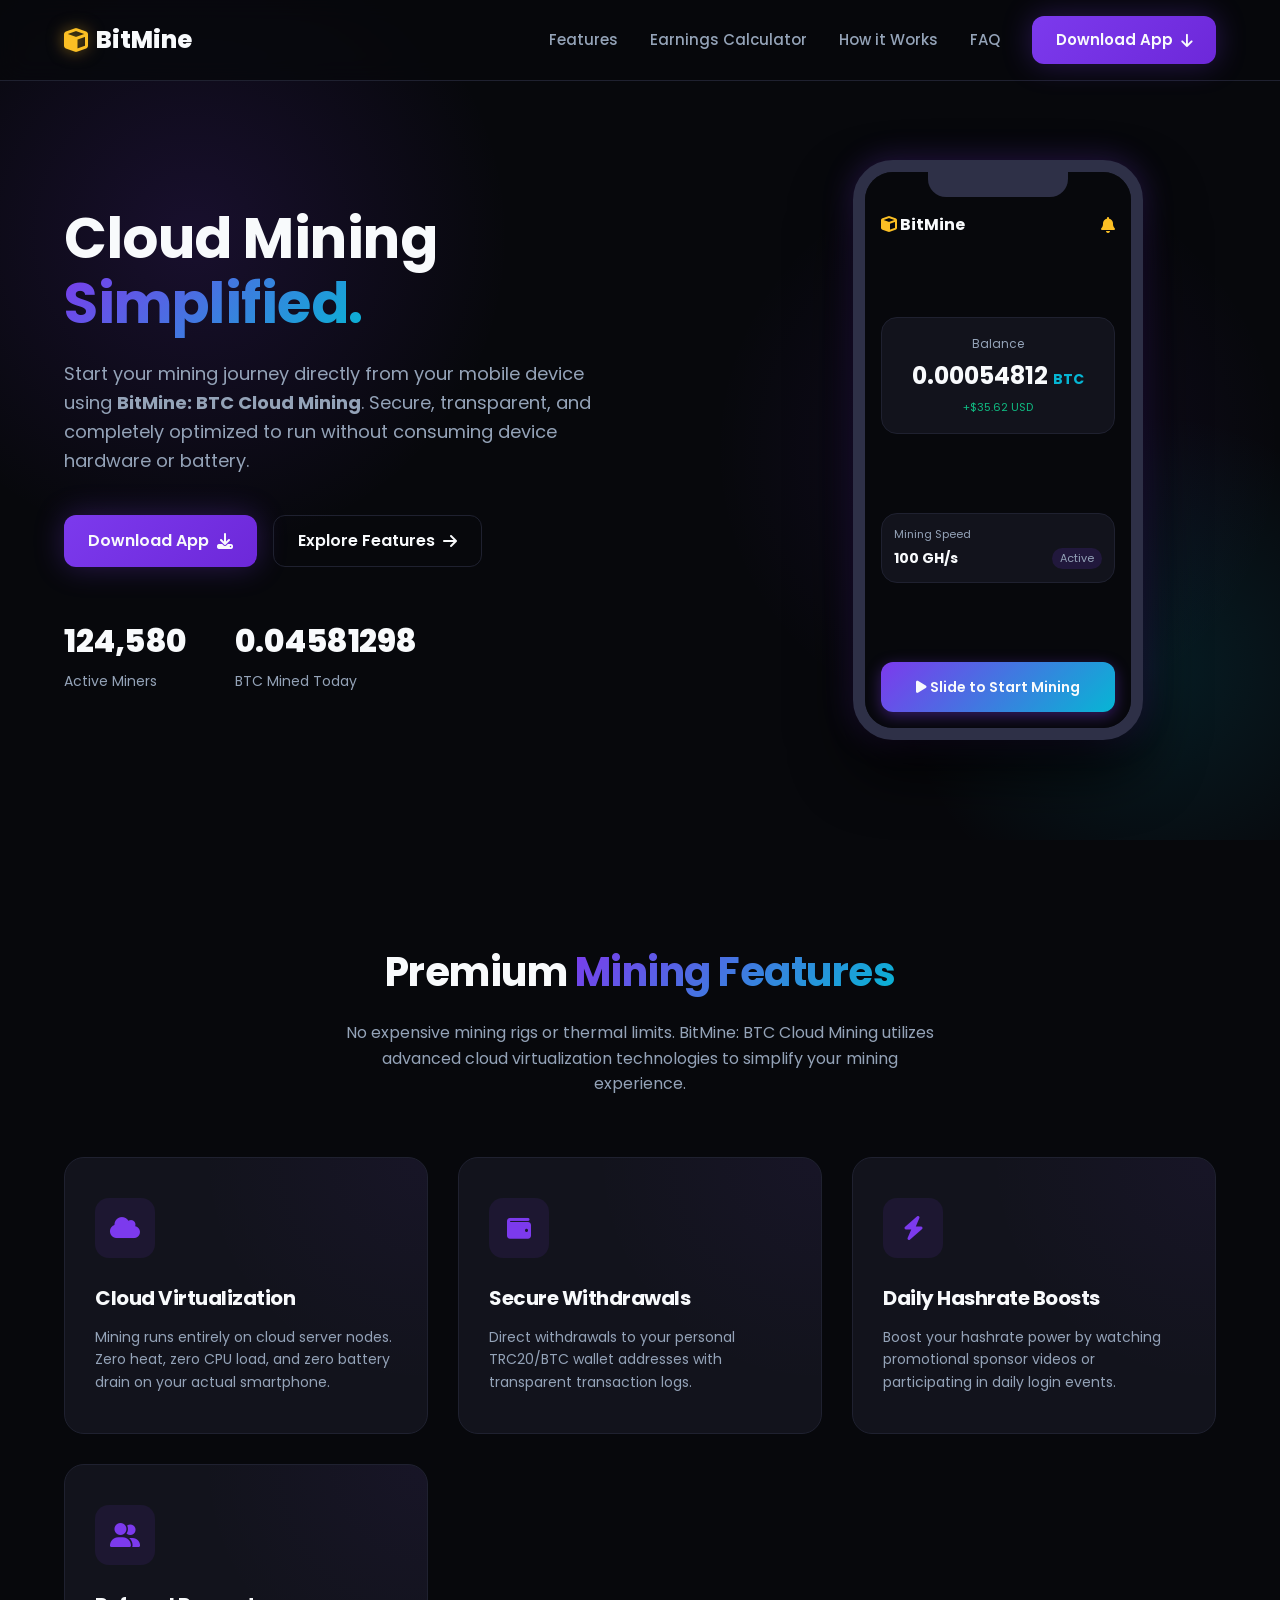
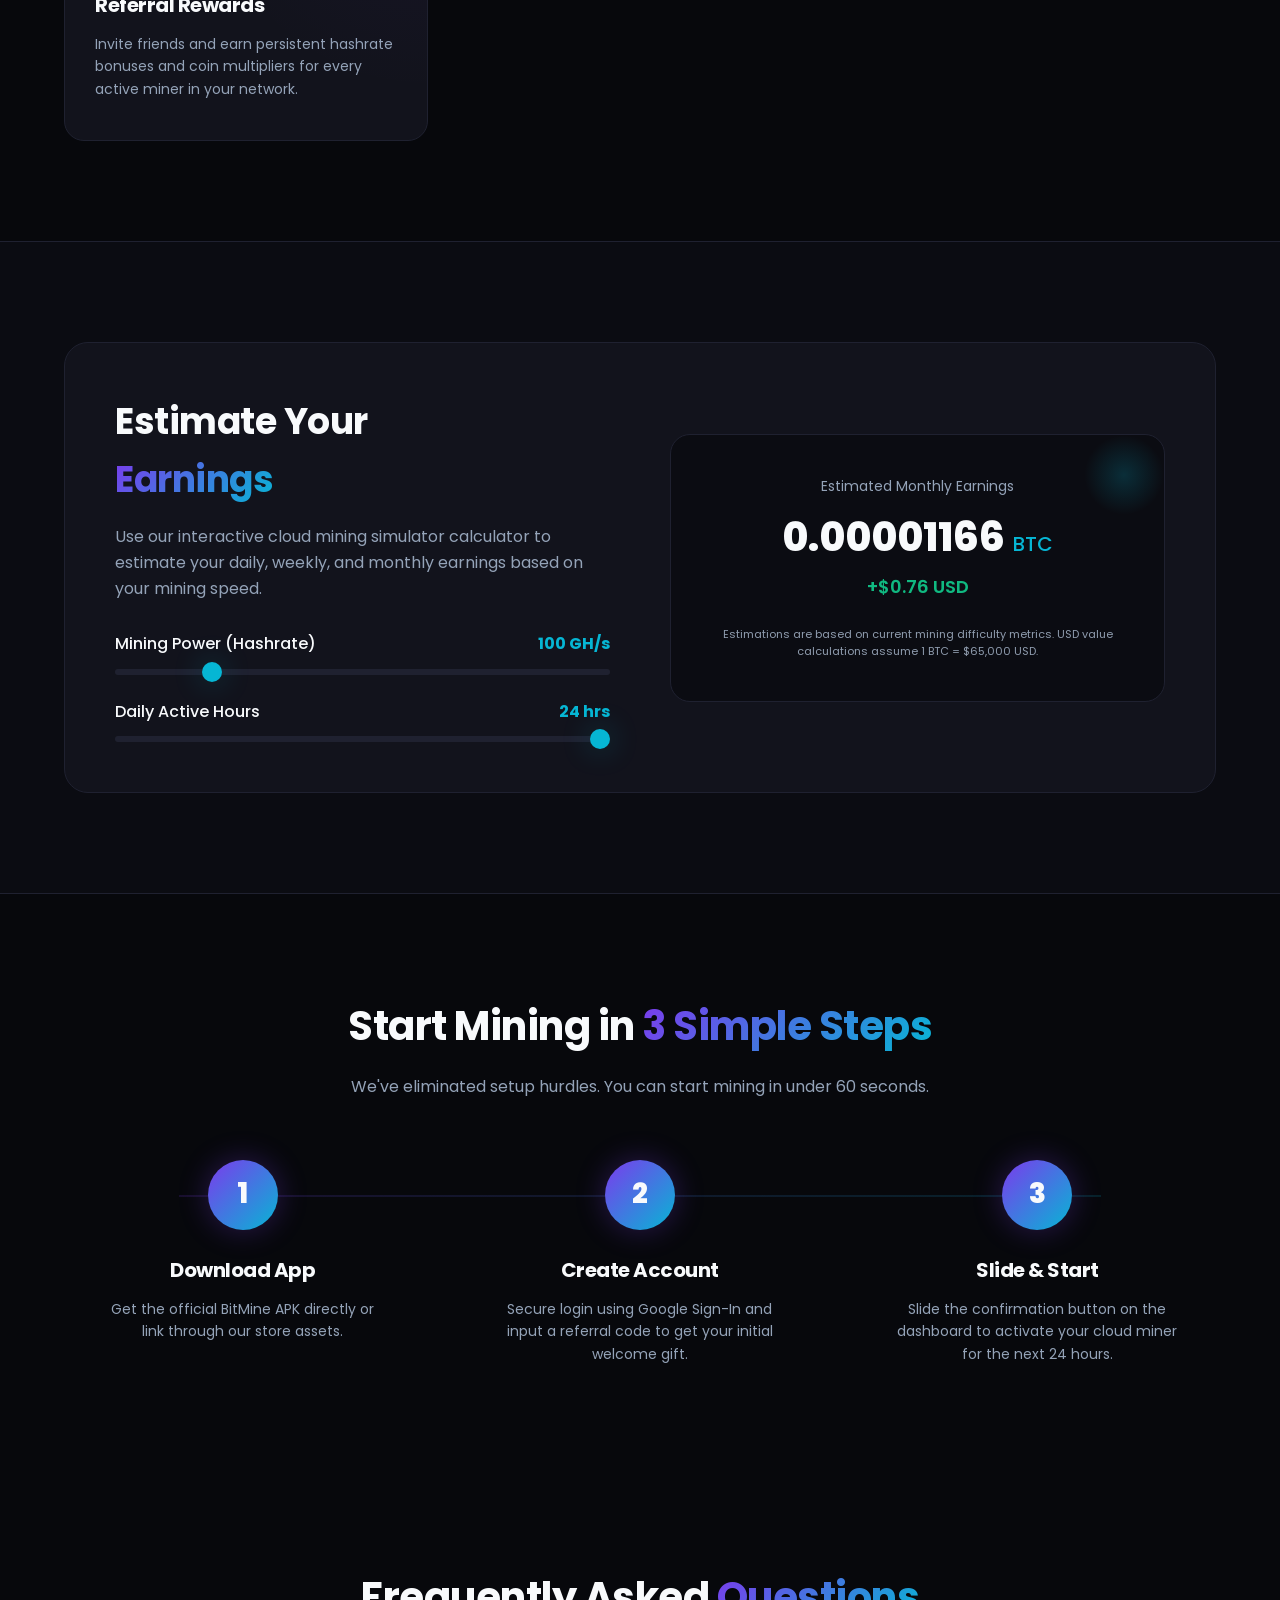
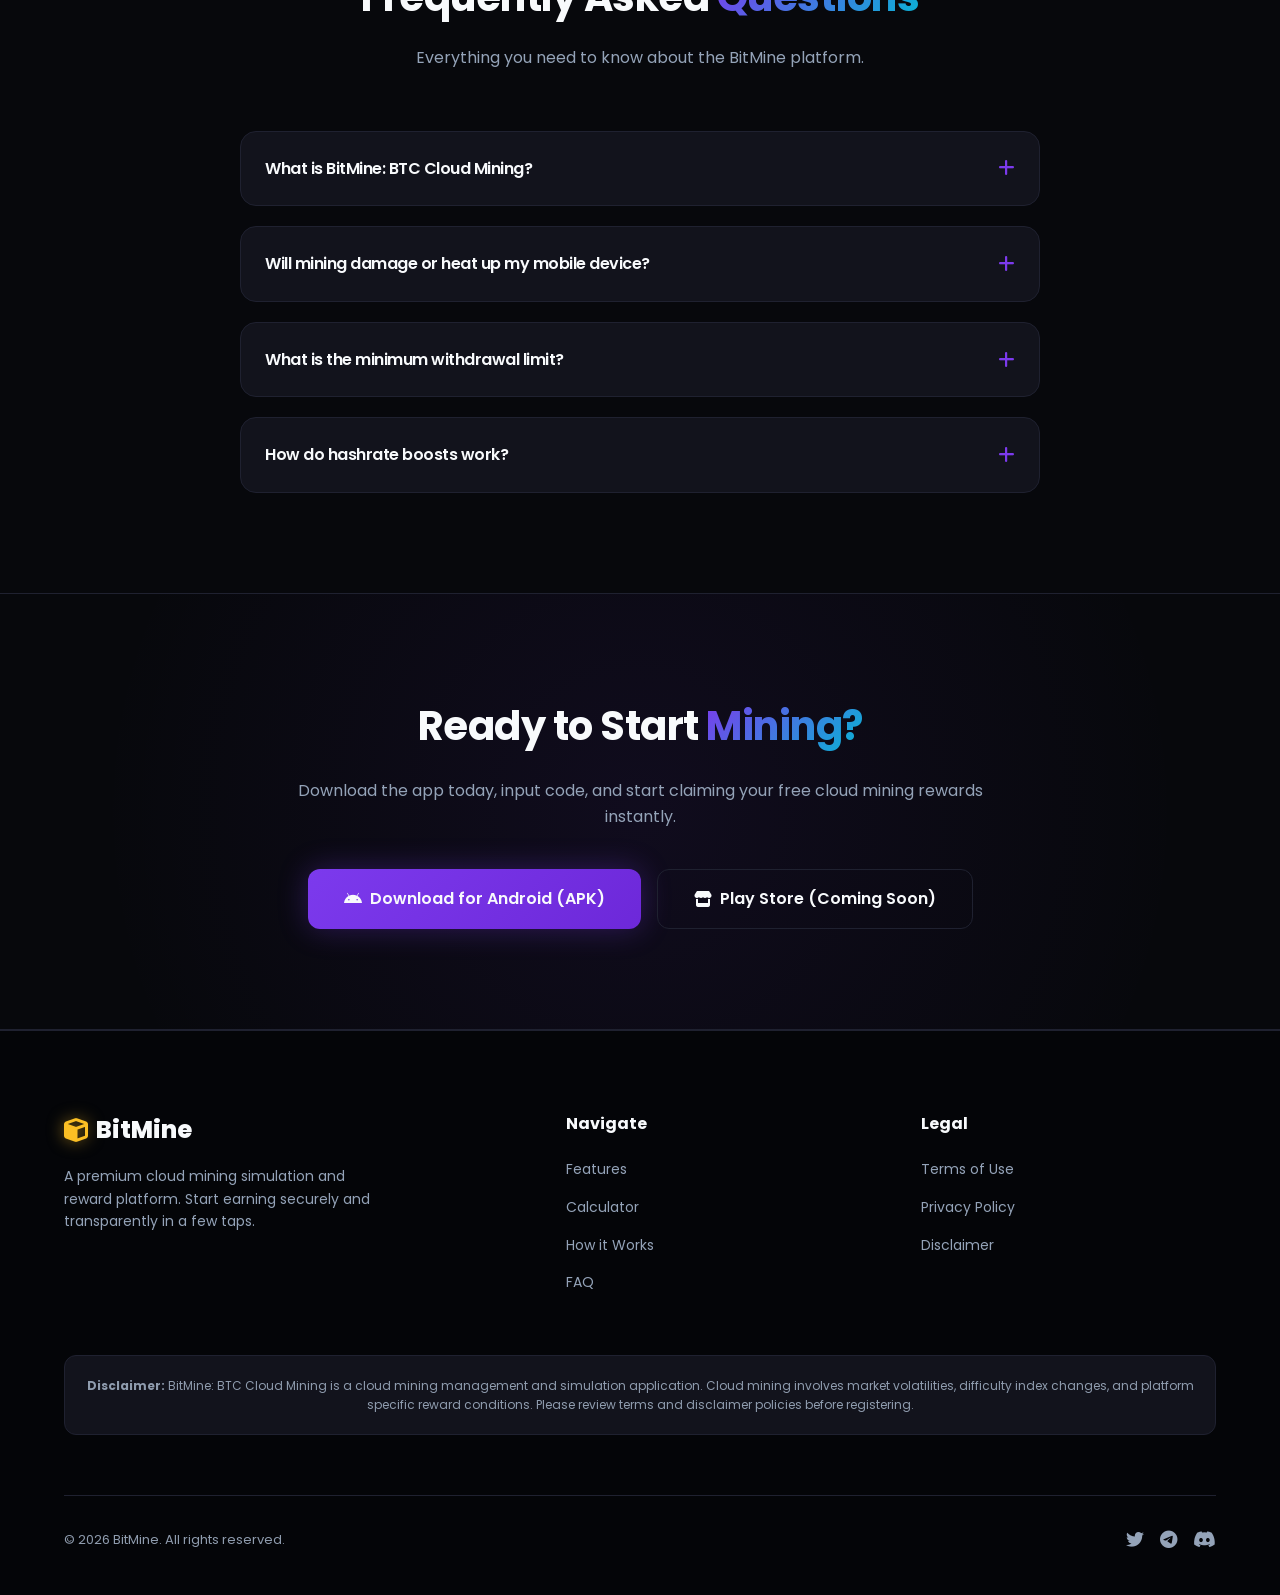
==== commit 5826d457: "Fix Accessibility Accessibility is 67 to 100" ====
--- a/index.html
+++ b/index.html
@@ -4,6 +4,28 @@
   <meta charset="UTF-8">
   <meta name="viewport" content="width=device-width, initial-scale=1.0">
   <title>BitMine: BTC Cloud Mining - Premium Cloud Mining Simulation Platform</title>
+
+  <!-- SEO Meta Tags -->
+  <meta name="description" content="Start mining Bitcoin securely and easily with BitMine: BTC Cloud Mining. The premium crypto cloud mining simulation platform for mobile. Zero battery drain, zero CPU load.">
+  <meta name="keywords" content="bitcoin cloud mining, free btc miner, bitmine app, btc cloud mining, crypto mining simulation, earn bitcoin free, mobile bitcoin mining, legit btc cloud mining, bitmine crypto cloud mining, how to mine btc on android, bitcoin miner android, cloud mining simulator">
+  <meta name="robots" content="index, follow">
+  <meta name="author" content="BitMine Team">
+  <link rel="canonical" href="https://bitmine-crypto-cloud-mining-d8o9.vercel.app/">
+
+  <!-- Open Graph / Facebook -->
+  <meta property="og:type" content="website">
+  <meta property="og:url" content="https://bitmine-crypto-cloud-mining-d8o9.vercel.app/">
+  <meta property="og:title" content="BitMine: BTC Cloud Mining - Premium Cloud Mining Simulation Platform">
+  <meta property="og:description" content="Start mining Bitcoin securely and easily with BitMine: BTC Cloud Mining. Premium crypto cloud mining simulator with zero device resource usage.">
+  <meta property="og:image" content="https://bitmine-crypto-cloud-mining-d8o9.vercel.app/images/meta-banner.png">
+
+  <!-- Twitter -->
+  <meta property="twitter:card" content="summary_large_image">
+  <meta property="twitter:url" content="https://bitmine-crypto-cloud-mining-d8o9.vercel.app/">
+  <meta property="twitter:title" content="BitMine: BTC Cloud Mining - Premium Cloud Mining Simulation Platform">
+  <meta property="twitter:description" content="Start mining Bitcoin securely and easily with BitMine: BTC Cloud Mining. Premium crypto cloud mining simulator with zero device resource usage.">
+  <meta property="twitter:image" content="https://bitmine-crypto-cloud-mining-d8o9.vercel.app/images/meta-banner.png">
+
   <!-- FontAwesome Icons -->
   <link rel="stylesheet" href="https://cdnjs.cloudflare.com/ajax/libs/font-awesome/6.4.0/css/all.min.css">
   <!-- Stylesheet -->
@@ -14,19 +36,19 @@
   <!-- ── Header & Navigation ── -->
   <header>
     <div class="container nav-wrapper">
-      <a href="#" class="logo">
-        <i class="fa-solid fa-cube"></i> BitMine
+      <a href="#" class="logo" aria-label="BitMine Home">
+        <i class="fa-solid fa-cube" aria-hidden="true"></i> BitMine
       </a>
       <nav>
-        <div class="menu-toggle" id="mobile-menu">
-          <i class="fa-solid fa-bars"></i>
+        <div class="menu-toggle" id="mobile-menu" role="button" aria-label="Toggle navigation menu" tabindex="0" aria-expanded="false">
+          <i class="fa-solid fa-bars" aria-hidden="true"></i>
         </div>
         <ul>
           <li><a href="#features">Features</a></li>
           <li><a href="#calculator">Earnings Calculator</a></li>
           <li><a href="#how-it-works">How it Works</a></li>
           <li><a href="#faq">FAQ</a></li>
-          <li><a href="#download" class="btn-primary">Download App <i class="fa-solid fa-arrow-down"></i></a></li>
+          <li><a href="#download" class="btn-primary">Download App <i class="fa-solid fa-arrow-down" aria-hidden="true"></i></a></li>
         </ul>
       </nav>
     </div>
@@ -39,8 +61,8 @@
         <h1>Cloud Mining <br><span class="gradient-text">Simplified.</span></h1>
         <p>Start your mining journey directly from your mobile device using <strong>BitMine: BTC Cloud Mining</strong>. Secure, transparent, and completely optimized to run without consuming device hardware or battery.</p>
         <div class="hero-buttons">
-          <a href="#download" class="btn-primary">Download App <i class="fa-solid fa-download"></i></a>
-          <a href="#features" class="btn-secondary">Explore Features <i class="fa-solid fa-arrow-right"></i></a>
+          <a href="#download" class="btn-primary">Download App <i class="fa-solid fa-download" aria-hidden="true"></i></a>
+          <a href="#features" class="btn-secondary">Explore Features <i class="fa-solid fa-arrow-right" aria-hidden="true"></i></a>
         </div>
         <div class="hero-stats">
           <div class="stat-item">
@@ -59,8 +81,8 @@
           <div class="device-notch"></div>
           <div class="app-screen">
             <div class="app-header">
-              <span><i class="fa-solid fa-cube"></i> BitMine</span>
-              <i class="fa-solid fa-bell"></i>
+              <span><i class="fa-solid fa-cube" aria-hidden="true"></i> BitMine</span>
+              <i class="fa-solid fa-bell" aria-hidden="true"></i>
             </div>
             
             <div class="app-card">
@@ -78,7 +100,7 @@
             </div>
 
             <div class="app-mining-btn">
-              <i class="fa-solid fa-play"></i> Slide to Start Mining
+              <i class="fa-solid fa-play" aria-hidden="true"></i> Slide to Start Mining
             </div>
           </div>
         </div>
@@ -96,25 +118,25 @@
       <div class="features-grid">
         <!-- Feature 1 -->
         <div class="feature-card">
-          <div class="feature-icon"><i class="fa-solid fa-cloud"></i></div>
+          <div class="feature-icon"><i class="fa-solid fa-cloud" aria-hidden="true"></i></div>
           <h3>Cloud Virtualization</h3>
           <p>Mining runs entirely on cloud server nodes. Zero heat, zero CPU load, and zero battery drain on your actual smartphone.</p>
         </div>
         <!-- Feature 2 -->
         <div class="feature-card">
-          <div class="feature-icon"><i class="fa-solid fa-wallet"></i></div>
+          <div class="feature-icon"><i class="fa-solid fa-wallet" aria-hidden="true"></i></div>
           <h3>Secure Withdrawals</h3>
           <p>Direct withdrawals to your personal TRC20/BTC wallet addresses with transparent transaction logs.</p>
         </div>
         <!-- Feature 3 -->
         <div class="feature-card">
-          <div class="feature-icon"><i class="fa-solid fa-bolt"></i></div>
+          <div class="feature-icon"><i class="fa-solid fa-bolt" aria-hidden="true"></i></div>
           <h3>Daily Hashrate Boosts</h3>
           <p>Boost your hashrate power by watching promotional sponsor videos or participating in daily login events.</p>
         </div>
         <!-- Feature 4 -->
         <div class="feature-card">
-          <div class="feature-icon"><i class="fa-solid fa-user-group"></i></div>
+          <div class="feature-icon"><i class="fa-solid fa-user-group" aria-hidden="true"></i></div>
           <h3>Referral Rewards</h3>
           <p>Invite friends and earn persistent hashrate bonuses and coin multipliers for every active miner in your network.</p>
         </div>
@@ -135,14 +157,14 @@
                 <span>Mining Power (Hashrate)</span>
                 <span id="hashrate-label">100 GH/s</span>
               </div>
-              <input type="range" id="hashrate-slider" min="10" max="500" value="100">
+              <input type="range" id="hashrate-slider" min="10" max="500" value="100" aria-label="Mining Power Hashrate Slider">
             </div>
             <div class="slider-group">
               <div class="slider-header">
                 <span>Daily Active Hours</span>
                 <span id="hours-label">24 hrs</span>
               </div>
-              <input type="range" id="hours-slider" min="1" max="24" value="24">
+              <input type="range" id="hours-slider" min="1" max="24" value="24" aria-label="Daily active hours slider">
             </div>
           </div>
         </div>
@@ -193,9 +215,9 @@
       <div class="faq-container">
         <!-- FAQ 1 -->
         <div class="faq-item">
-          <div class="faq-header">
+          <div class="faq-header" role="button" tabindex="0" aria-expanded="false">
             <h3>What is BitMine: BTC Cloud Mining?</h3>
-            <i class="fa-solid fa-plus faq-icon"></i>
+            <i class="fa-solid fa-plus faq-icon" aria-hidden="true"></i>
           </div>
           <div class="faq-content">
             <p>BitMine: BTC Cloud Mining is a cloud mining management and simulation platform that lets users coordinate remote mining nodes. The app acts as a dashboard to claim earnings, boost mining speed, and request payouts securely.</p>
@@ -203,9 +225,9 @@
         </div>
         <!-- FAQ 2 -->
         <div class="faq-item">
-          <div class="faq-header">
+          <div class="faq-header" role="button" tabindex="0" aria-expanded="false">
             <h3>Will mining damage or heat up my mobile device?</h3>
-            <i class="fa-solid fa-plus faq-icon"></i>
+            <i class="fa-solid fa-plus faq-icon" aria-hidden="true"></i>
           </div>
           <div class="faq-content">
             <p>No. Traditional mining runs heavy calculations on hardware, leading to battery degradation and overheating. BitMine runs all computations on secure remote servers. Your phone is only used as a tracking dashboard.</p>
@@ -213,9 +235,9 @@
         </div>
         <!-- FAQ 3 -->
         <div class="faq-item">
-          <div class="faq-header">
+          <div class="faq-header" role="button" tabindex="0" aria-expanded="false">
             <h3>What is the minimum withdrawal limit?</h3>
-            <i class="fa-solid fa-plus faq-icon"></i>
+            <i class="fa-solid fa-plus faq-icon" aria-hidden="true"></i>
           </div>
           <div class="faq-content">
             <p>The standard minimum withdrawal threshold is 0.00001 BTC. Payout requests are verified and processed directly to TRC20/BTC wallet addresses within 24 to 72 hours.</p>
@@ -223,9 +245,9 @@
         </div>
         <!-- FAQ 4 -->
         <div class="faq-item">
-          <div class="faq-header">
+          <div class="faq-header" role="button" tabindex="0" aria-expanded="false">
             <h3>How do hashrate boosts work?</h3>
-            <i class="fa-solid fa-plus faq-icon"></i>
+            <i class="fa-solid fa-plus faq-icon" aria-hidden="true"></i>
           </div>
           <div class="faq-content">
             <p>You can temporarily boost your hashrate power by claiming daily bonuses, activating the sponsor video multipliers, or by referring active users to the platform.</p>
@@ -242,10 +264,10 @@
       <p style="color: var(--text-secondary); margin-bottom: 40px;">Download the app today, input code, and start claiming your free cloud mining rewards instantly.</p>
       <div style="display: flex; justify-content: center; gap: 16px; flex-wrap: wrap;">
         <a href="#" class="btn-primary" style="padding: 16px 36px; font-size: 16px;">
-          <i class="fa-brands fa-android"></i> Download for Android (APK)
+          <i class="fa-brands fa-android" aria-hidden="true"></i> Download for Android (APK)
         </a>
         <a href="#" class="btn-secondary" style="padding: 16px 36px; font-size: 16px;">
-          <i class="fa-solid fa-store"></i> Play Store (Coming Soon)
+          <i class="fa-solid fa-store" aria-hidden="true"></i> Play Store (Coming Soon)
         </a>
       </div>
     </div>
@@ -256,7 +278,7 @@
     <div class="container">
       <div class="footer-grid">
         <div class="footer-brand">
-          <a href="#" class="logo"><i class="fa-solid fa-cube"></i> BitMine</a>
+          <a href="#" class="logo" aria-label="BitMine Home"><i class="fa-solid fa-cube" aria-hidden="true"></i> BitMine</a>
           <p>A premium cloud mining simulation and reward platform. Start earning securely and transparently in a few taps.</p>
         </div>
         <div class="footer-links">
@@ -283,9 +305,9 @@
       <div class="footer-bottom">
         <p>&copy; 2026 BitMine. All rights reserved.</p>
         <div class="social-links">
-          <a href="#"><i class="fa-brands fa-twitter"></i></a>
-          <a href="#"><i class="fa-brands fa-telegram"></i></a>
-          <a href="#"><i class="fa-brands fa-discord"></i></a>
+          <a href="#" aria-label="Twitter"><i class="fa-brands fa-twitter" aria-hidden="true"></i></a>
+          <a href="#" aria-label="Telegram"><i class="fa-brands fa-telegram" aria-hidden="true"></i></a>
+          <a href="#" aria-label="Discord"><i class="fa-brands fa-discord" aria-hidden="true"></i></a>
         </div>
       </div>
     </div>
@@ -297,11 +319,21 @@
     const mobileMenu = document.getElementById('mobile-menu');
     const navUl = document.querySelector('nav ul');
     
-    mobileMenu.addEventListener('click', () => {
+    function toggleMenu() {
       navUl.classList.toggle('active');
       const icon = mobileMenu.querySelector('i');
       icon.classList.toggle('fa-bars');
       icon.classList.toggle('fa-xmark');
+      const isExpanded = navUl.classList.contains('active');
+      mobileMenu.setAttribute('aria-expanded', isExpanded ? 'true' : 'false');
+    }
+
+    mobileMenu.addEventListener('click', toggleMenu);
+    mobileMenu.addEventListener('keydown', (e) => {
+      if (e.key === 'Enter' || e.key === ' ') {
+        e.preventDefault();
+        toggleMenu();
+      }
     });
 
     // Close menu when clicking on a link
@@ -311,6 +343,7 @@
         const icon = mobileMenu.querySelector('i');
         icon.classList.add('fa-bars');
         icon.classList.remove('fa-xmark');
+        mobileMenu.setAttribute('aria-expanded', 'false');
       });
     });
 
@@ -357,17 +390,28 @@
     faqItems.forEach(item => {
       const header = item.querySelector('.faq-header');
       const content = item.querySelector('.faq-content');
-      header.addEventListener('click', () => {
+      
+      function toggleFAQ() {
         const isActive = item.classList.contains('active');
         
         faqItems.forEach(i => {
           i.classList.remove('active');
+          i.querySelector('.faq-header').setAttribute('aria-expanded', 'false');
           i.querySelector('.faq-content').style.maxHeight = null;
         });
 
         if (!isActive) {
           item.classList.add('active');
+          header.setAttribute('aria-expanded', 'true');
           content.style.maxHeight = content.scrollHeight + "px";
+        }
+      }
+
+      header.addEventListener('click', toggleFAQ);
+      header.addEventListener('keydown', (e) => {
+        if (e.key === 'Enter' || e.key === ' ') {
+          e.preventDefault();
+          toggleFAQ();
         }
       });
     });
--- a/style.css
+++ b/style.css
@@ -16,7 +16,7 @@
   
   --text-primary: #F8FAFC;
   --text-secondary: #94A3B8;
-  --text-muted: #64748B;
+  --text-muted: #8F9CAE;
   
   --transition: all 0.3s cubic-bezier(0.4, 0, 0.2, 1);
   --purple-glow: 0 0 30px rgba(124, 58, 237, 0.3);
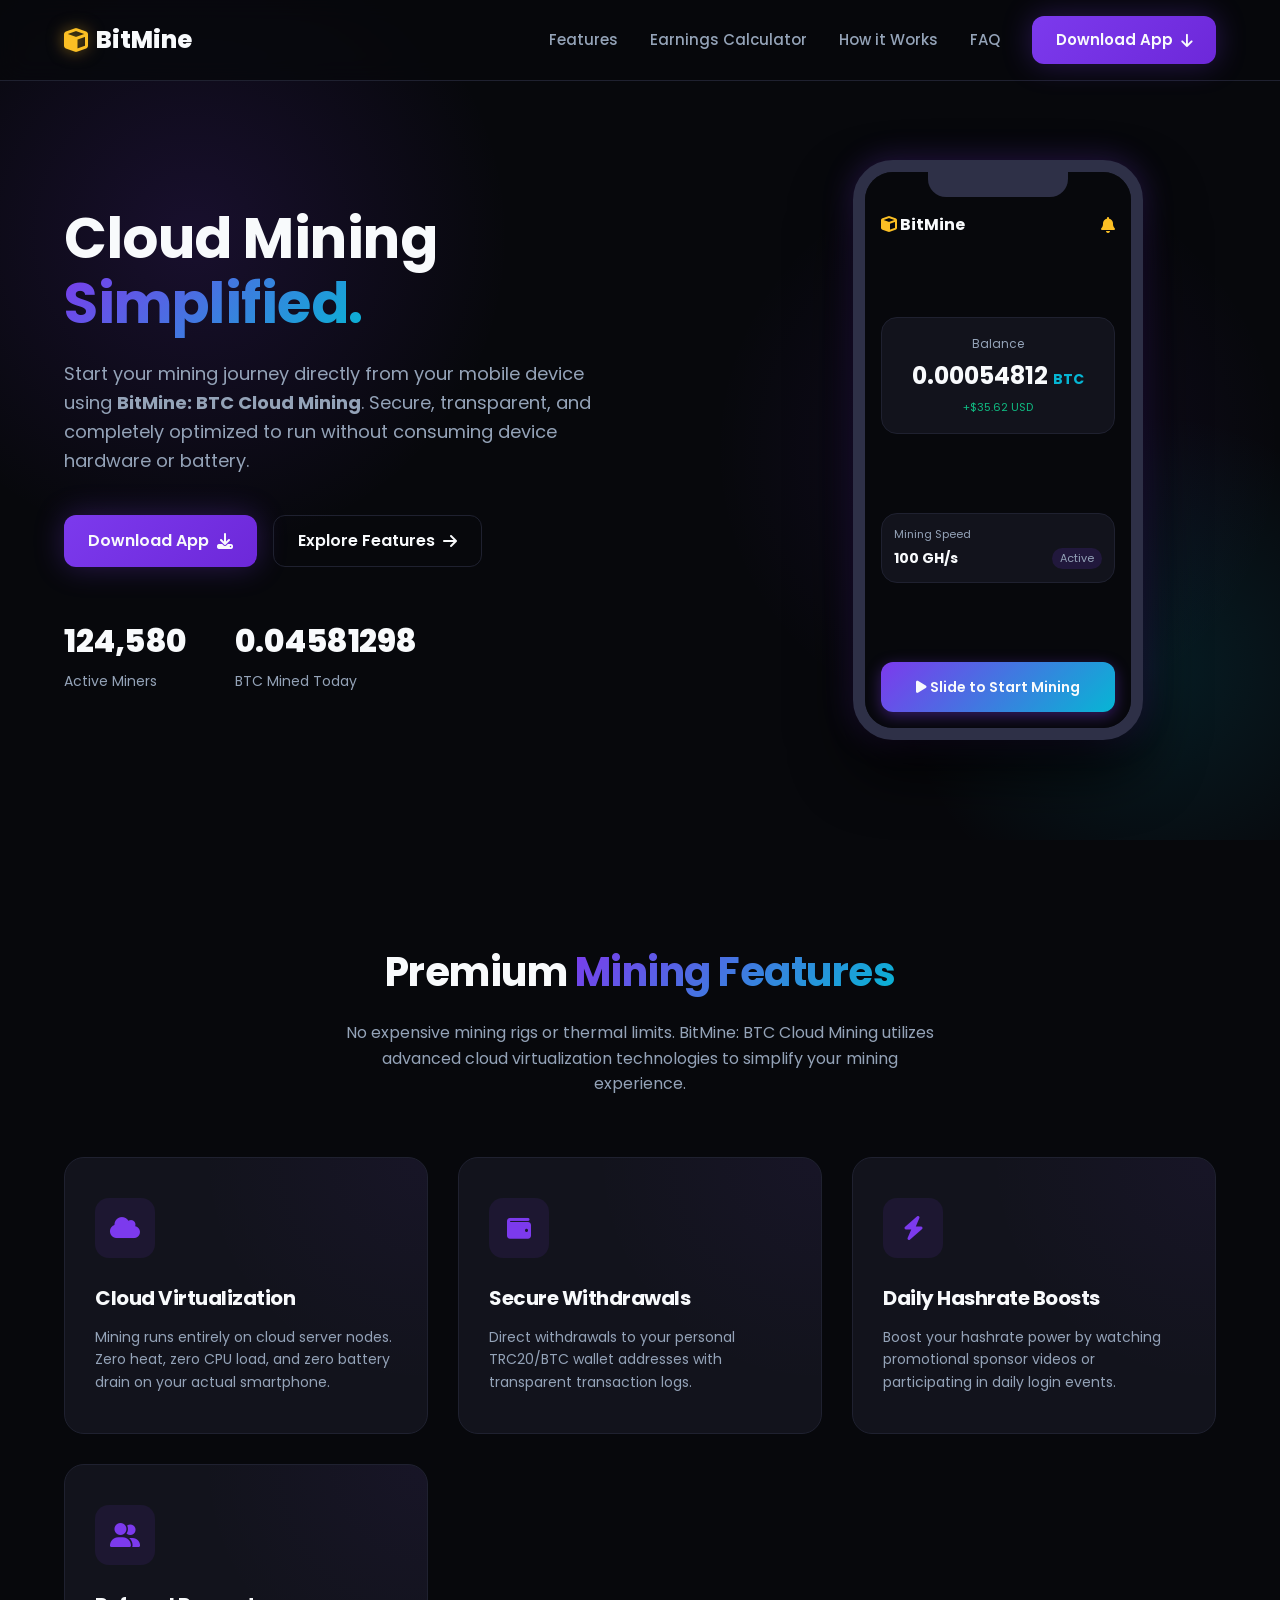
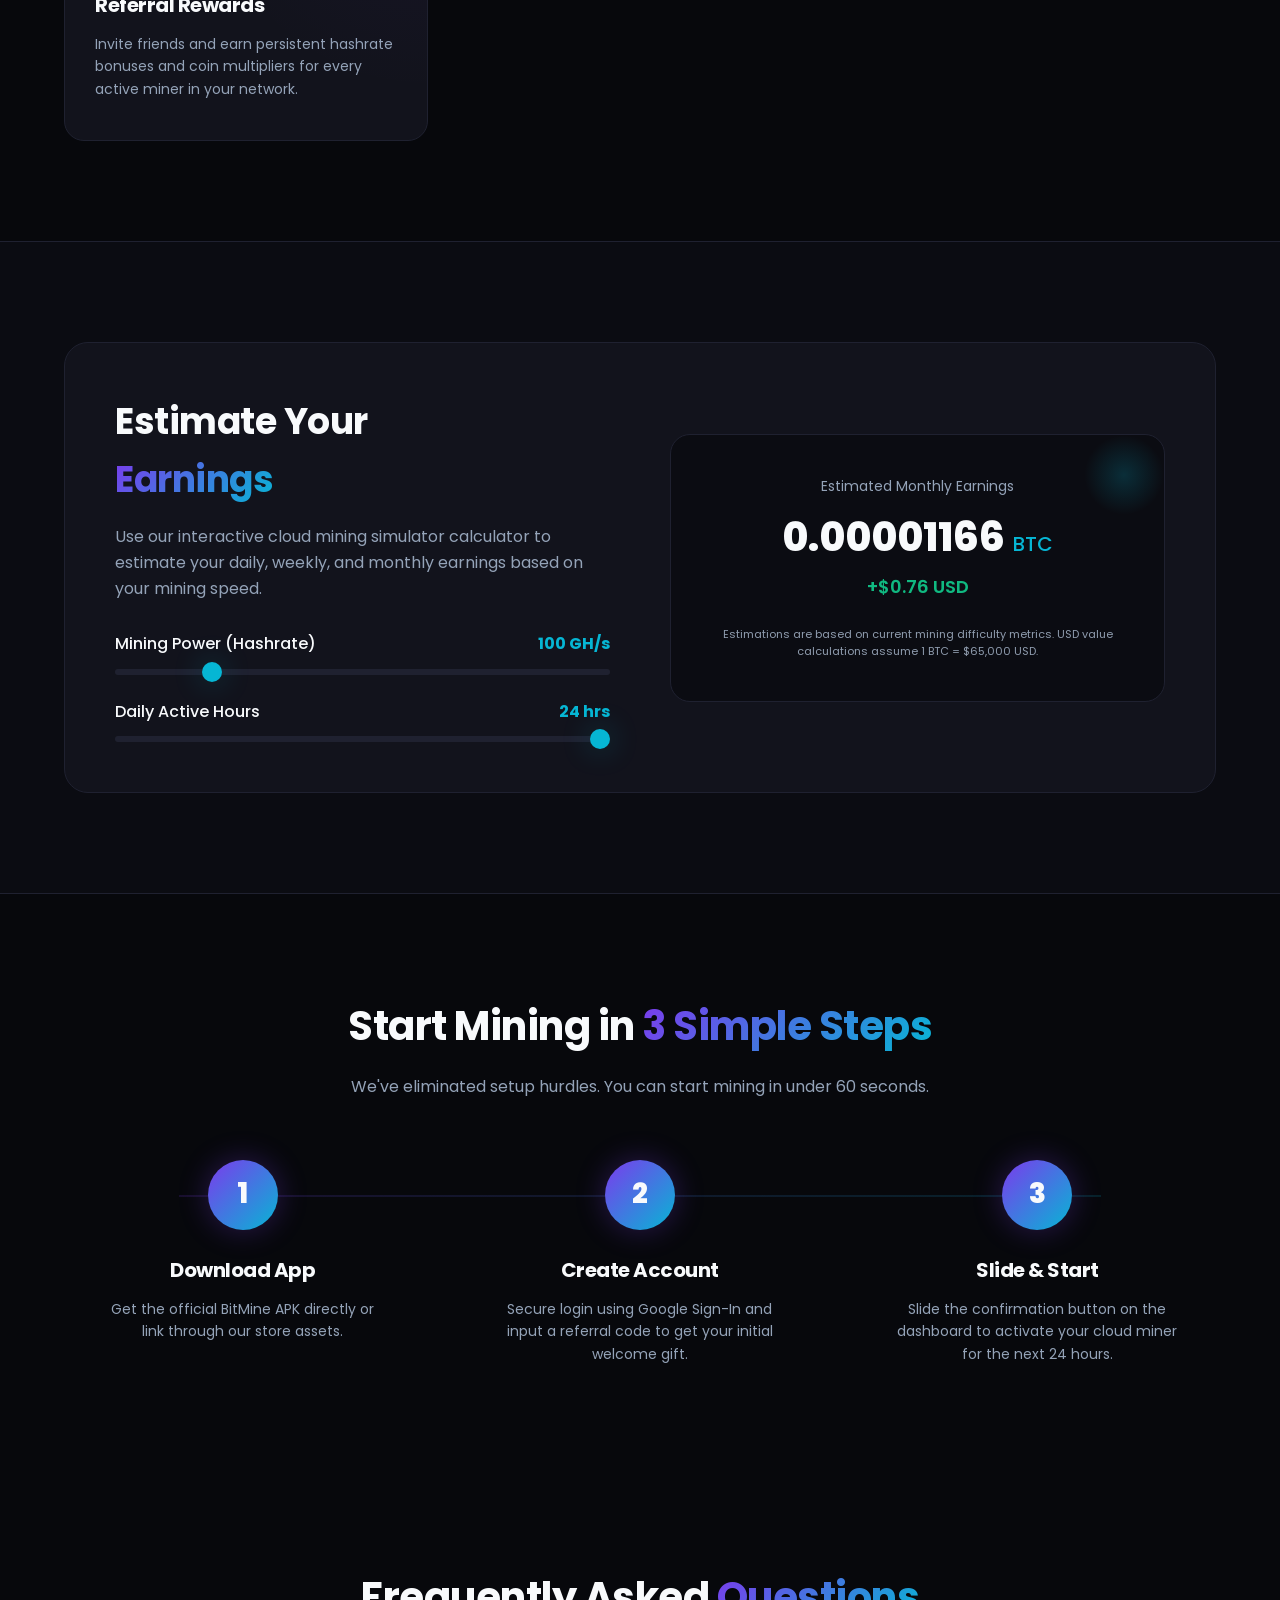
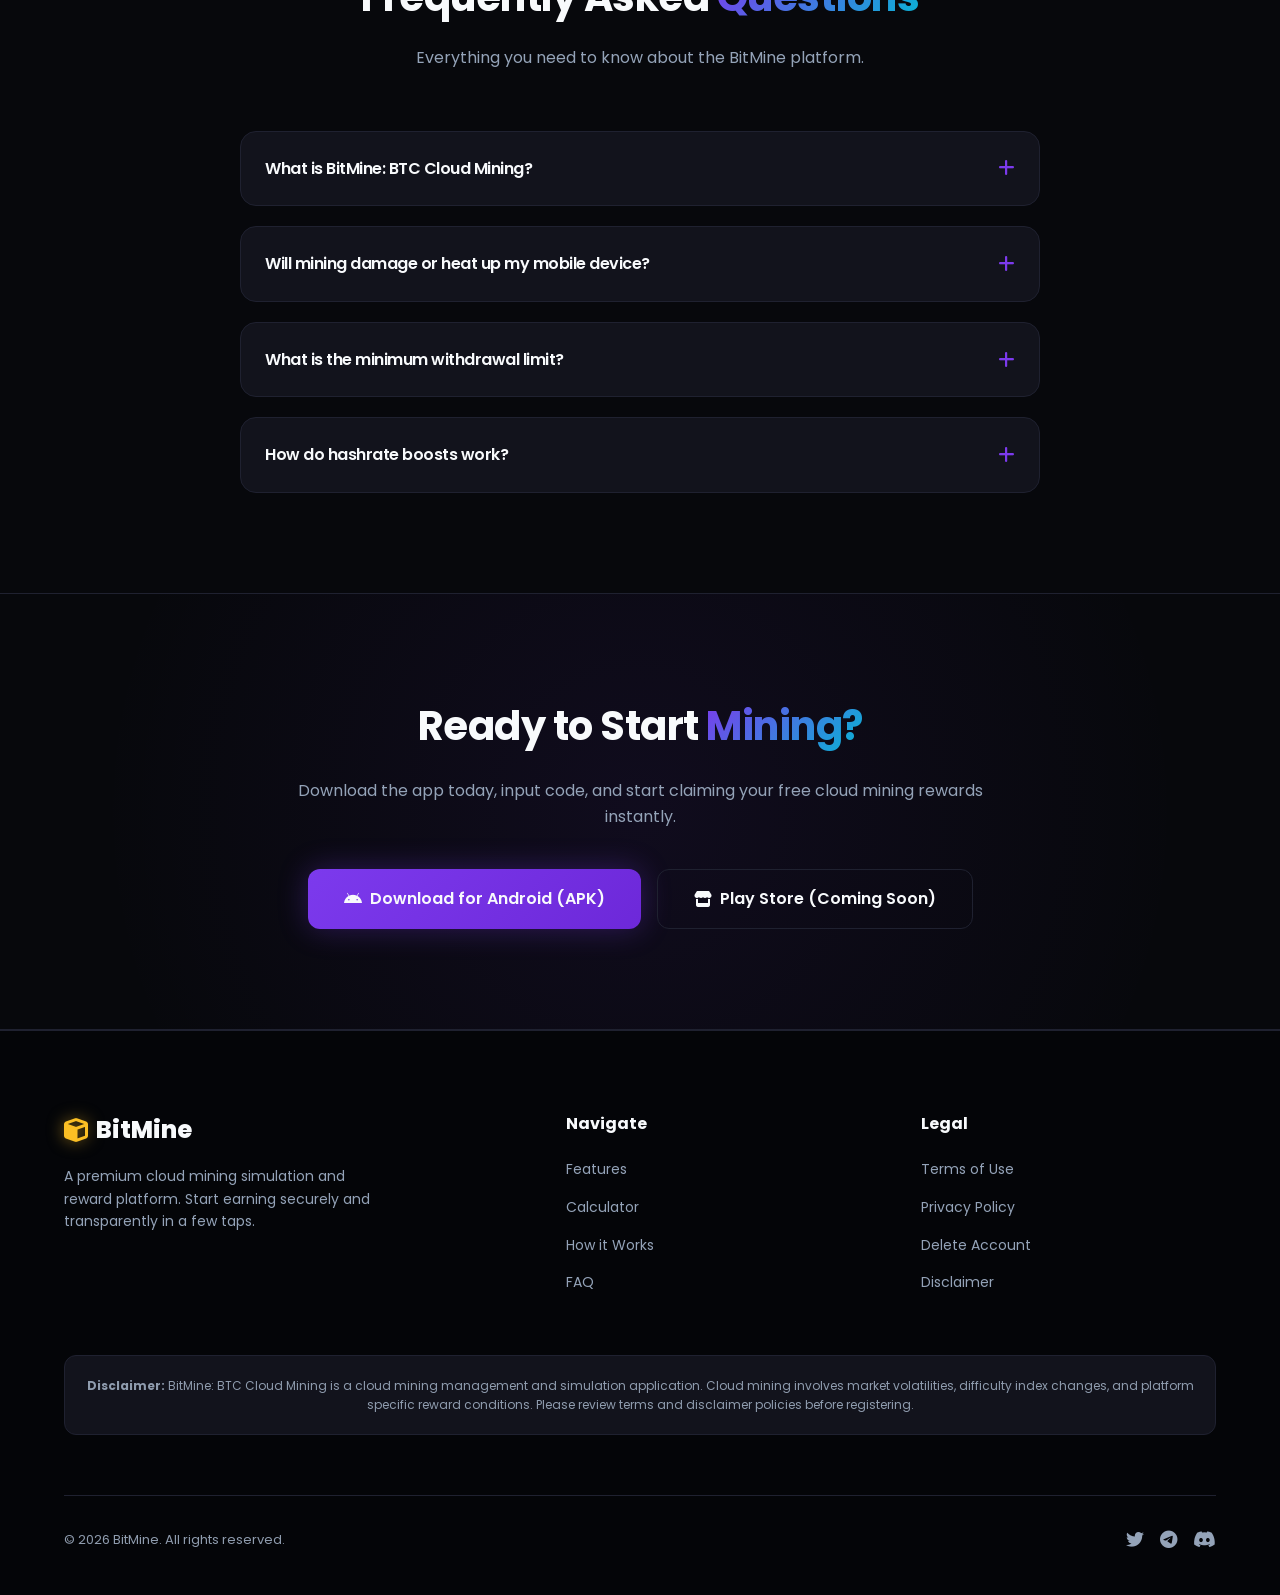
==== commit c7b5bffb: "Delete account" ====
--- a/index.html
+++ b/index.html
@@ -295,6 +295,7 @@
           <ul>
             <li><a href="terms_of_use.html">Terms of Use</a></li>
             <li><a href="privacy_policy.html">Privacy Policy</a></li>
+            <li><a href="delete_user.html">Delete Account</a></li>
             <li><a href="#">Disclaimer</a></li>
           </ul>
         </div>
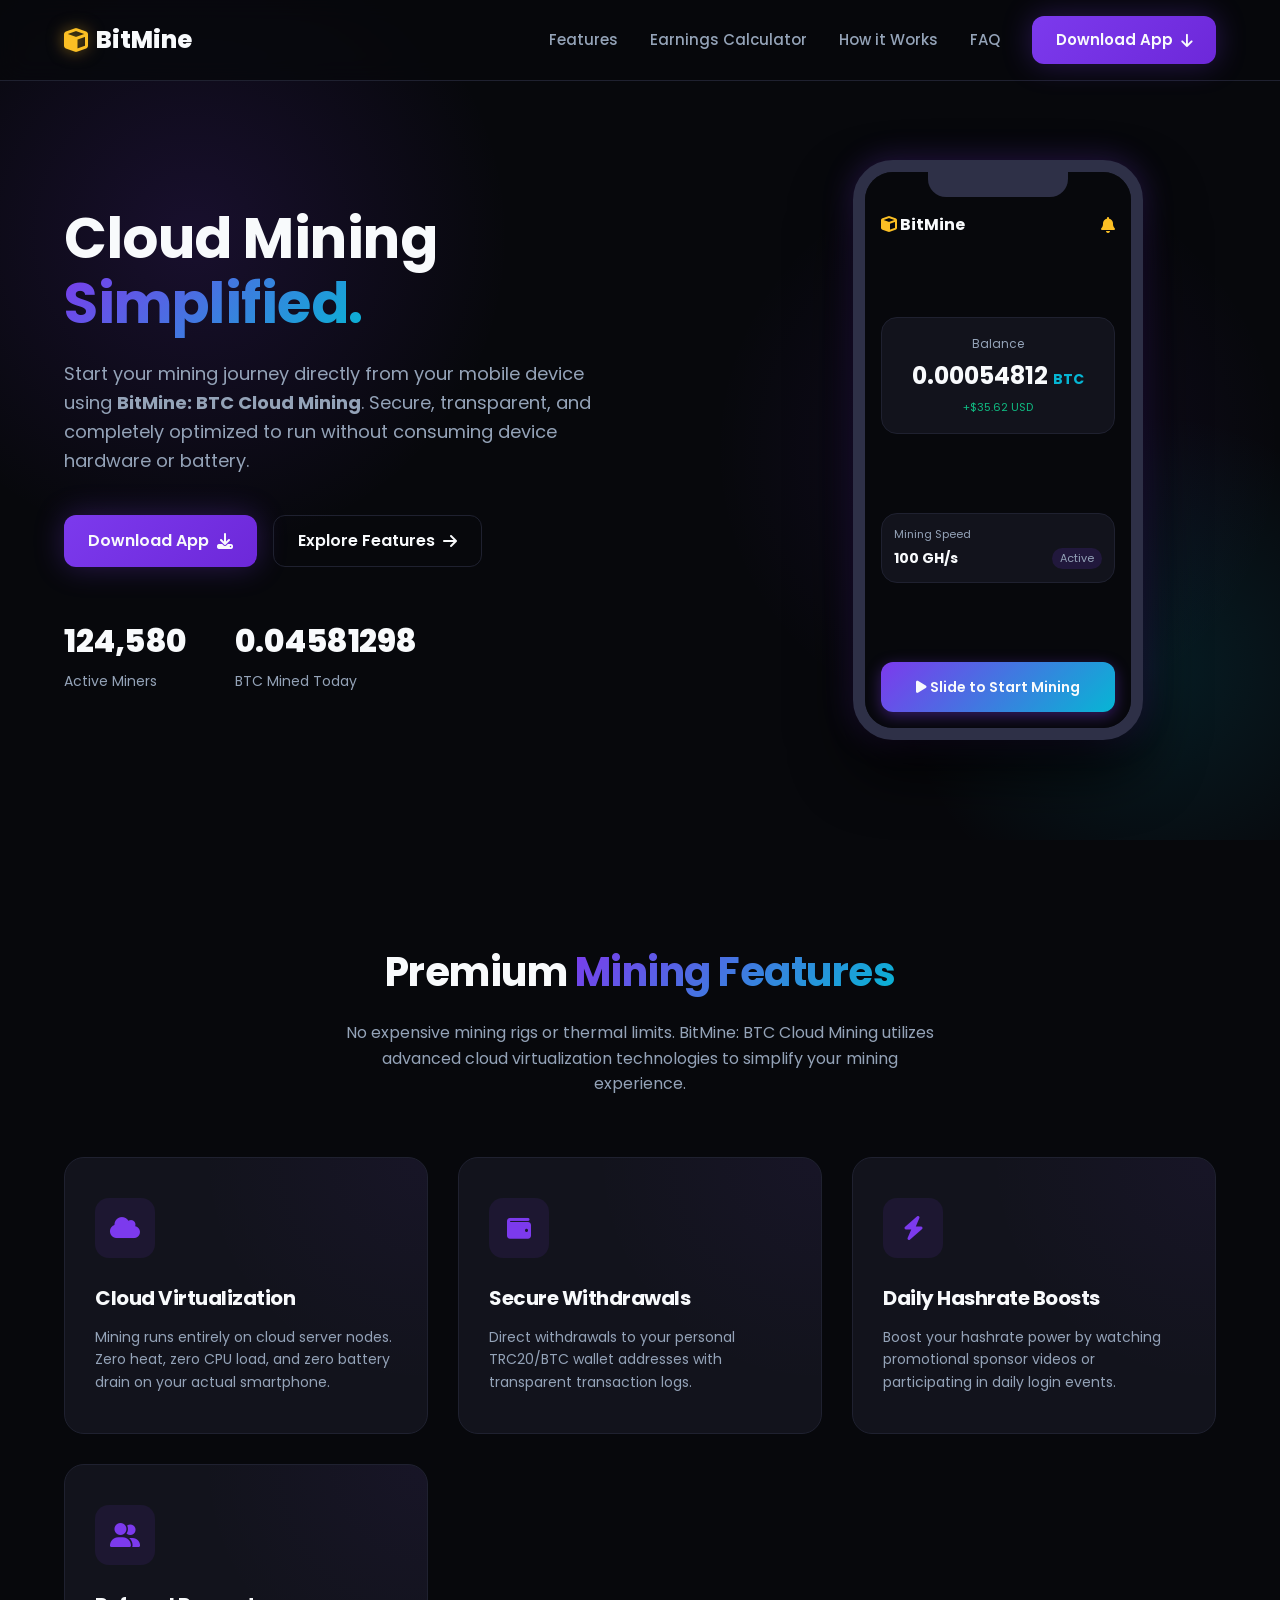
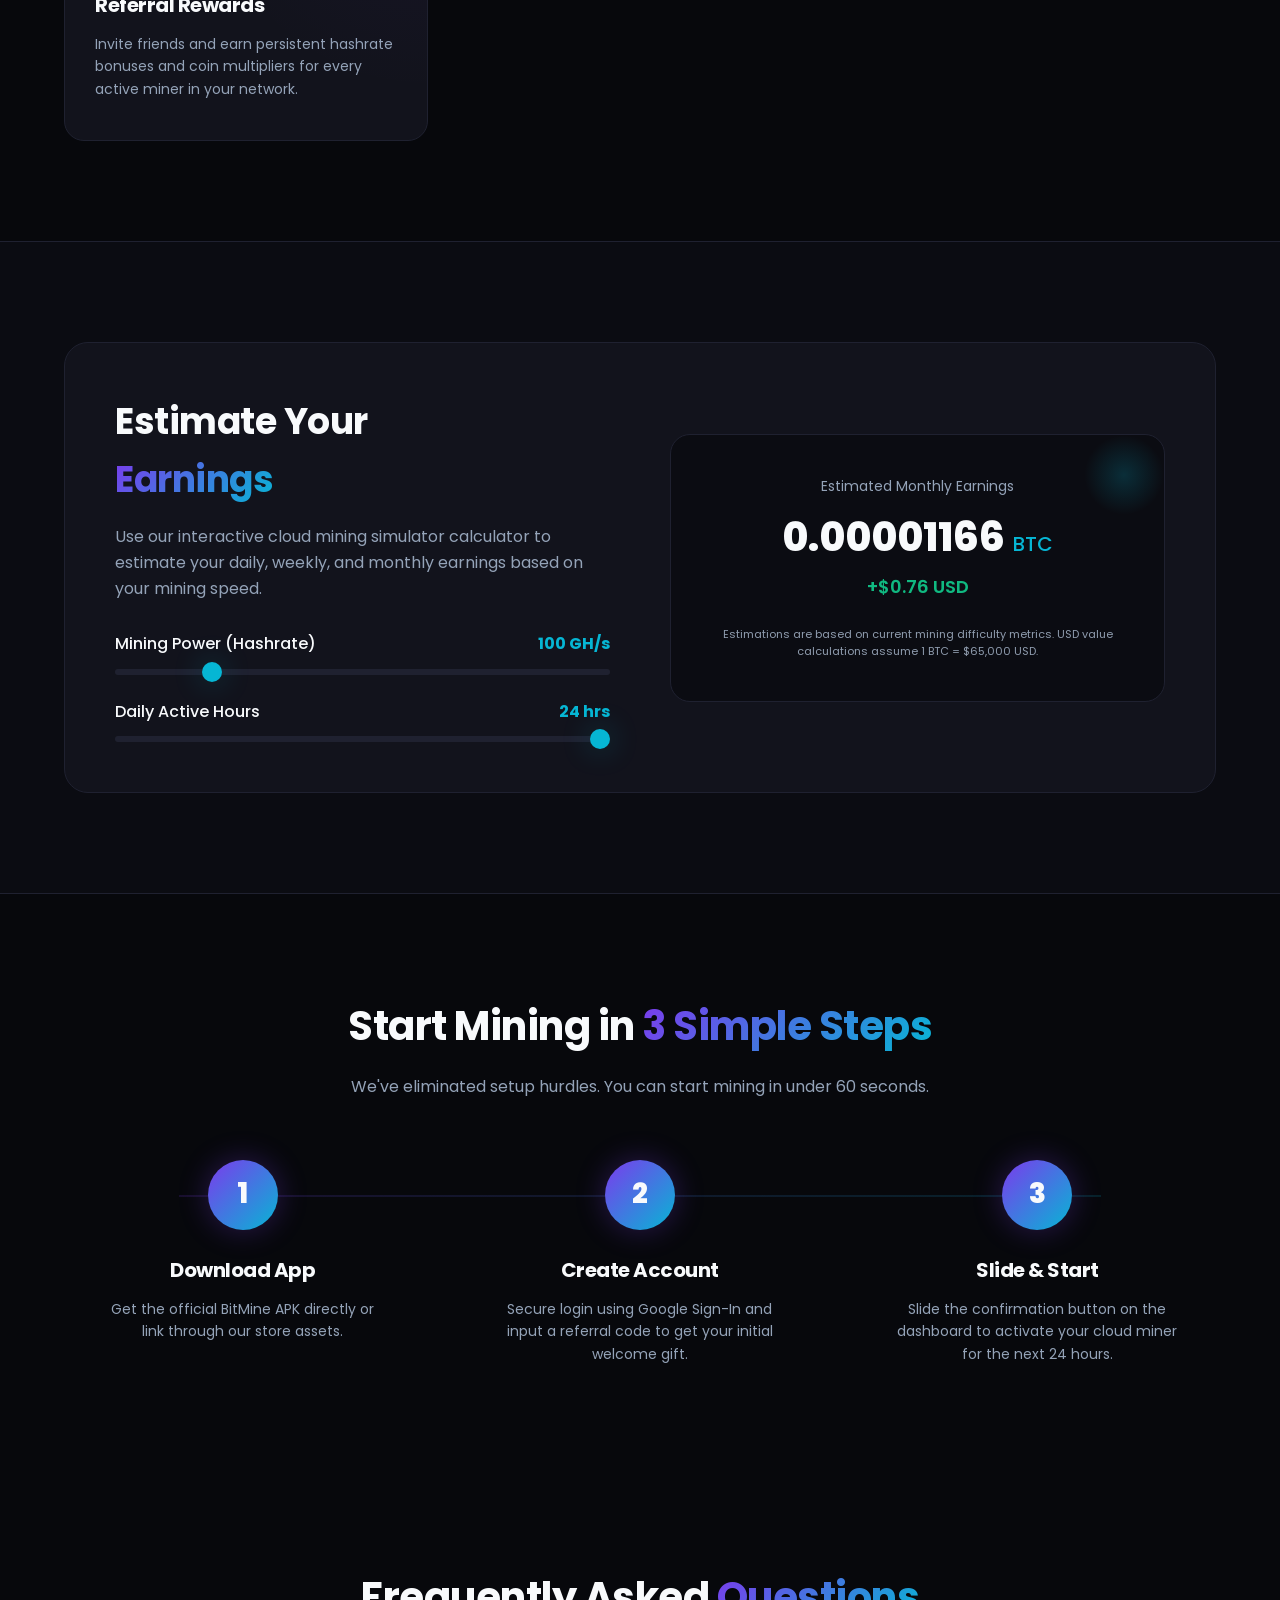
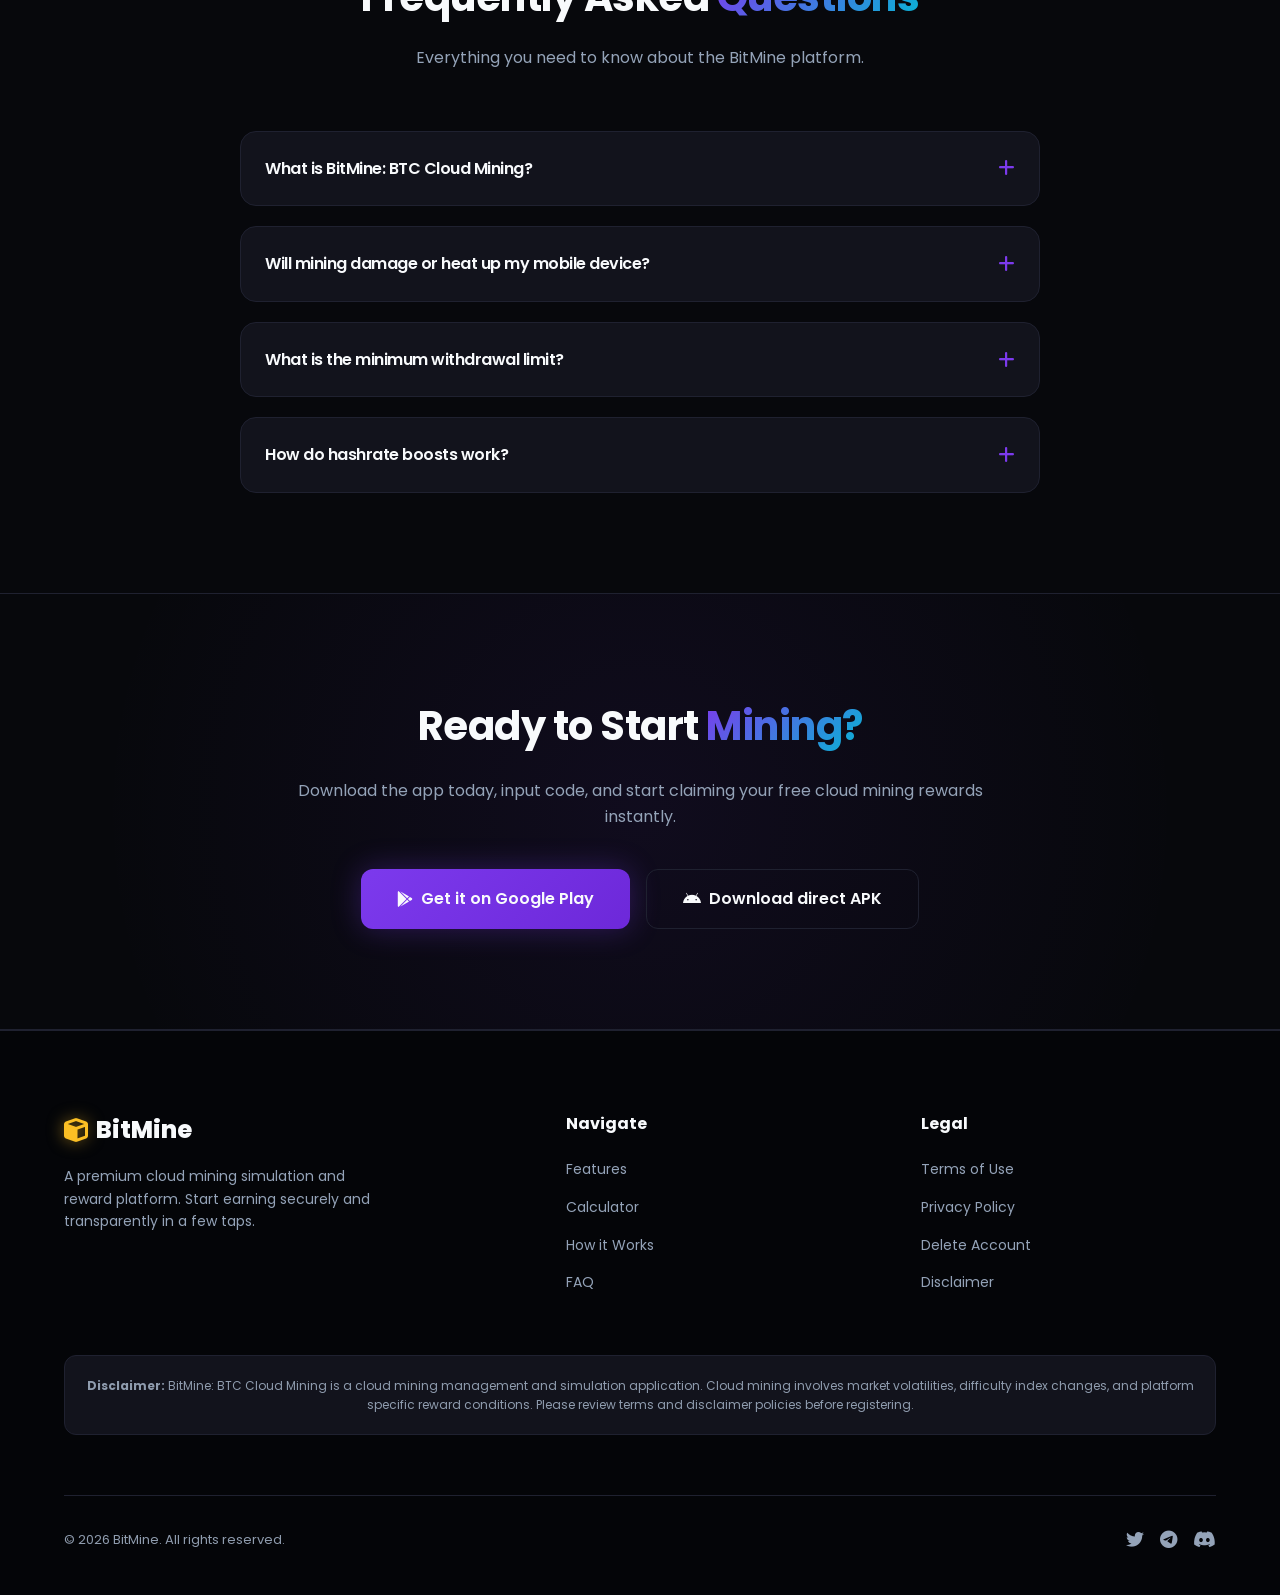
==== commit e30647e7: "Play store url put" ====
--- a/index.html
+++ b/index.html
@@ -263,11 +263,11 @@
       <h2 style="font-size: 40px; margin-bottom: 20px;">Ready to Start <span class="gradient-text">Mining?</span></h2>
       <p style="color: var(--text-secondary); margin-bottom: 40px;">Download the app today, input code, and start claiming your free cloud mining rewards instantly.</p>
       <div style="display: flex; justify-content: center; gap: 16px; flex-wrap: wrap;">
-        <a href="#" class="btn-primary" style="padding: 16px 36px; font-size: 16px;">
-          <i class="fa-brands fa-android" aria-hidden="true"></i> Download for Android (APK)
+        <a href="https://play.google.com/store/apps/details?id=com.bitcloudmining.simulator" class="btn-primary" style="padding: 16px 36px; font-size: 16px;" target="_blank" rel="noopener">
+          <i class="fa-brands fa-google-play" aria-hidden="true"></i> Get it on Google Play
         </a>
         <a href="#" class="btn-secondary" style="padding: 16px 36px; font-size: 16px;">
-          <i class="fa-solid fa-store" aria-hidden="true"></i> Play Store (Coming Soon)
+          <i class="fa-brands fa-android" aria-hidden="true"></i> Download direct APK
         </a>
       </div>
     </div>
